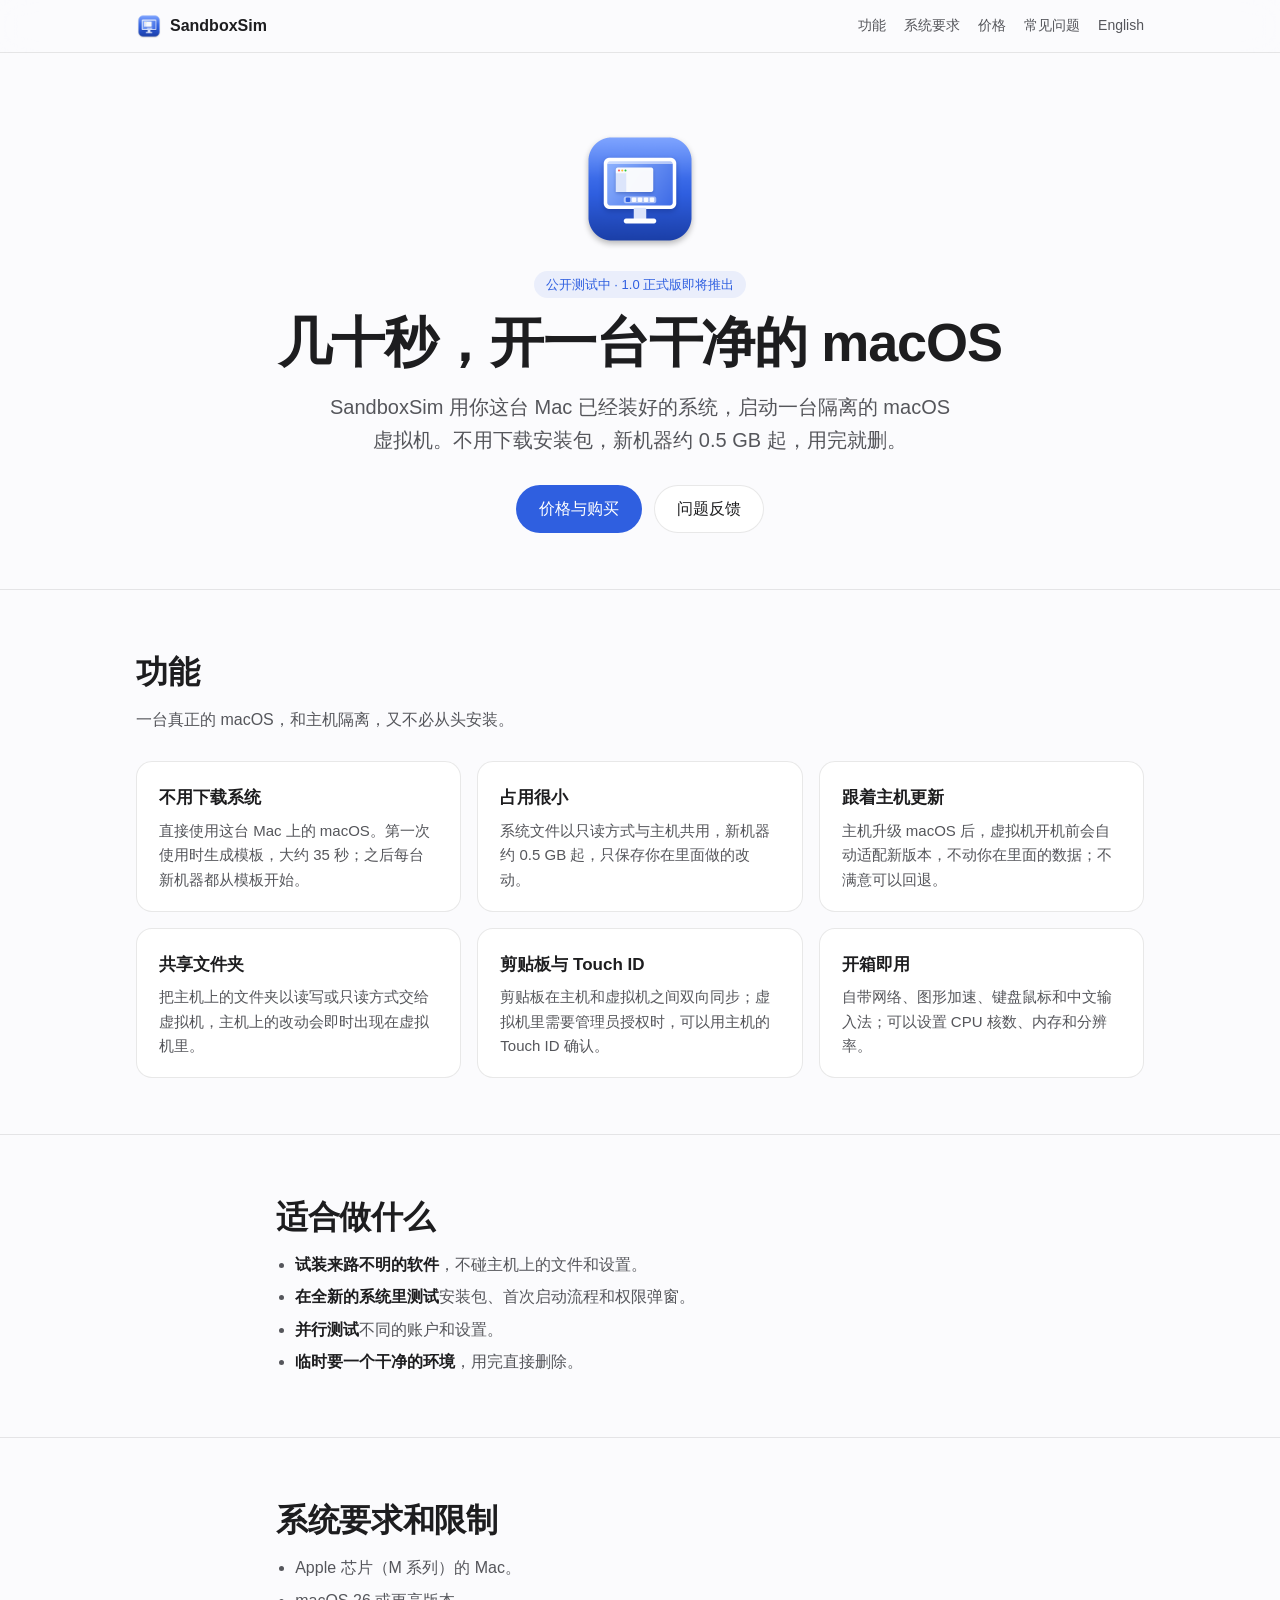
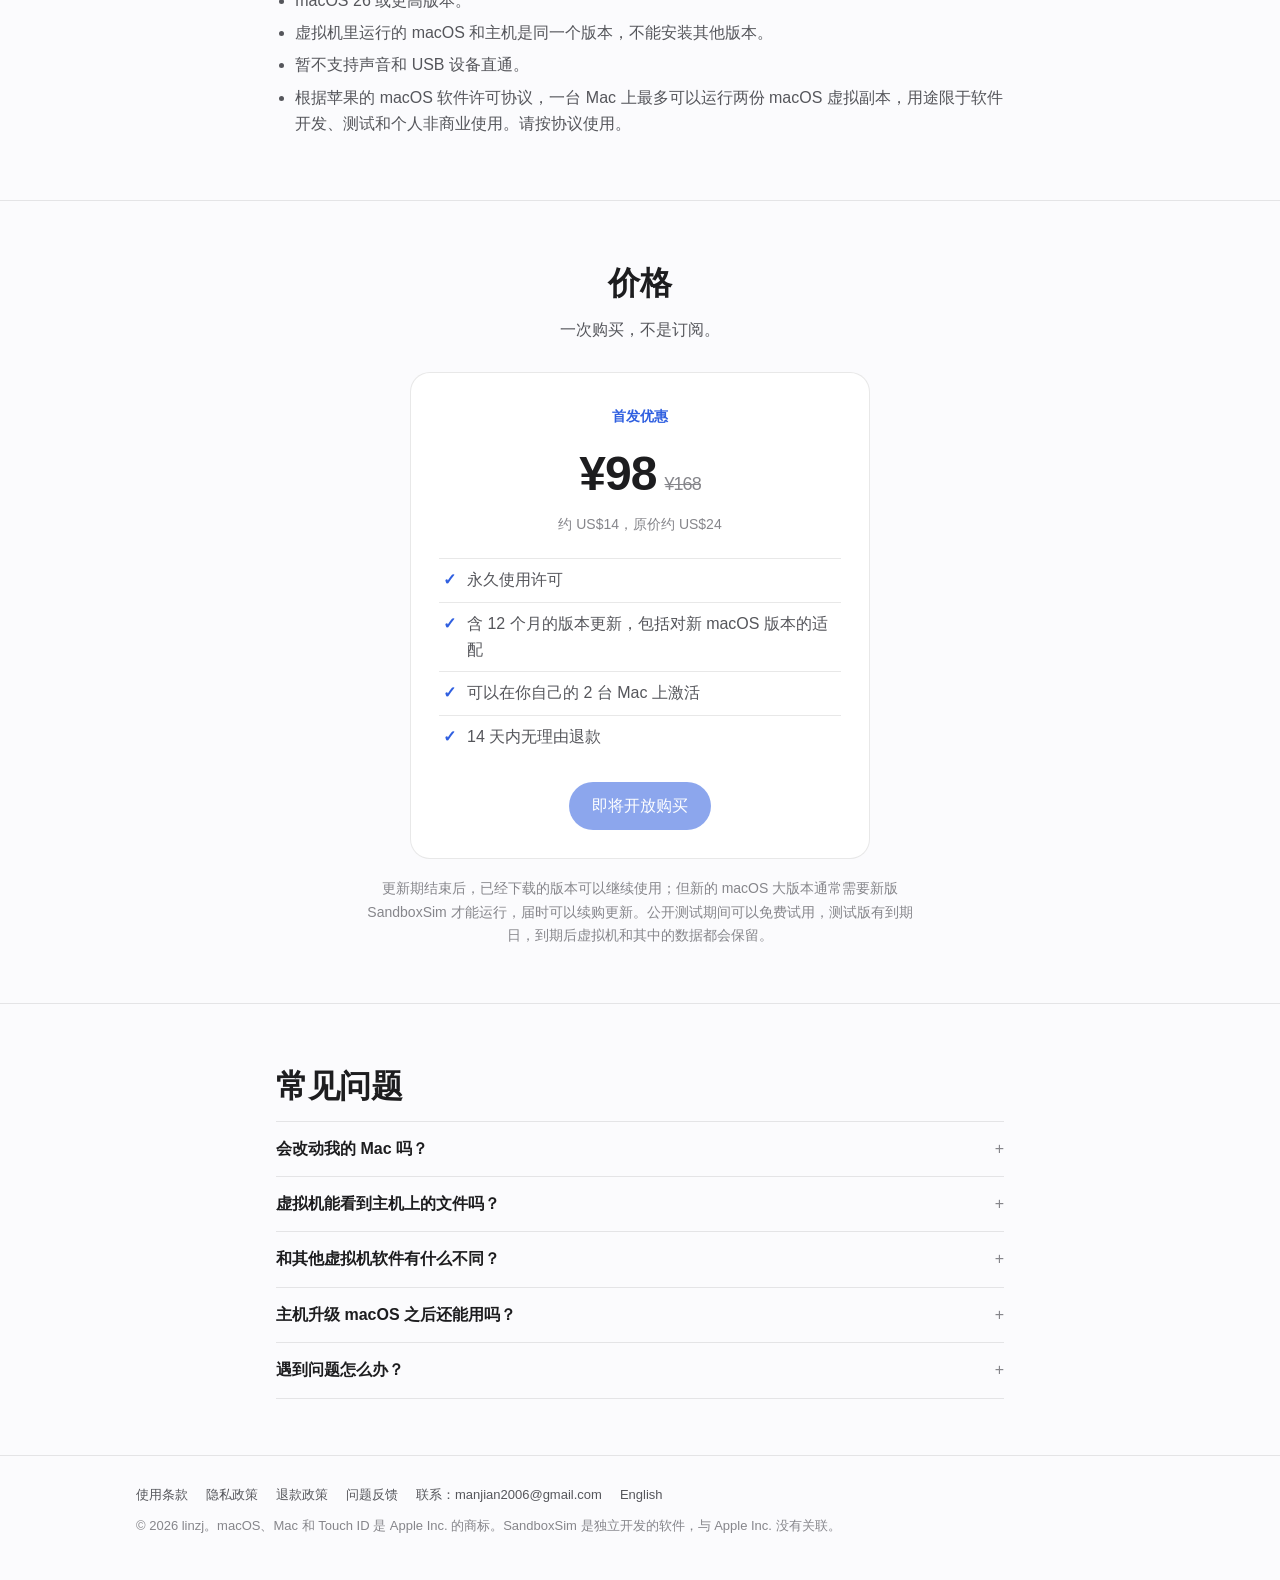
==== index.html @ d122325a "Give a support email, and name Creem as the reseller" ====
<!doctype html>
<html lang="zh-Hans">
<head>
<meta charset="utf-8">
<meta name="viewport" content="width=device-width, initial-scale=1">
<title>SandboxSim：几十秒开一台干净的 macOS</title>
<meta name="description" content="SandboxSim 用你这台 Mac 已经装好的系统，启动一台隔离的 macOS 虚拟机。不用下载安装包，新机器约 0.5 GB 起，用完就删。">
<link rel="icon" href="favicon.png">
<link rel="alternate" hreflang="en" href="en/">
<link rel="stylesheet" href="style.css">
</head>
<body>
<header class="bar">
  <div class="wrap">
    <a class="brand" href="./"><img src="icon.png" alt="">SandboxSim</a>
    <nav>
      <a class="opt" href="#features">功能</a>
      <a class="opt" href="#requirements">系统要求</a>
      <a href="#pricing">价格</a>
      <a class="opt" href="#faq">常见问题</a>
      <a href="en/" lang="en">English</a>
    </nav>
  </div>
</header>

<main>
<section class="hero wrap">
  <img src="icon.png" alt="SandboxSim 图标">
  <div class="badge">公开测试中 · 1.0 正式版即将推出</div>
  <h1>几十秒，开一台干净的 macOS</h1>
  <p class="lead">SandboxSim 用你这台 Mac 已经装好的系统，启动一台隔离的 macOS 虚拟机。不用下载安装包，新机器约 0.5 GB 起，用完就删。</p>
  <div class="actions">
    <a class="btn primary" href="#pricing">价格与购买</a>
    <a class="btn ghost" href="https://github.com/linzj/sandboxsim-site/issues">问题反馈</a>
  </div>
</section>

<section class="block" id="features">
  <div class="wrap">
    <h2>功能</h2>
    <p class="sub">一台真正的 macOS，和主机隔离，又不必从头安装。</p>
    <div class="grid">
      <div class="card"><h3>不用下载系统</h3><p>直接使用这台 Mac 上的 macOS。第一次使用时生成模板，大约 35 秒；之后每台新机器都从模板开始。</p></div>
      <div class="card"><h3>占用很小</h3><p>系统文件以只读方式与主机共用，新机器约 0.5 GB 起，只保存你在里面做的改动。</p></div>
      <div class="card"><h3>跟着主机更新</h3><p>主机升级 macOS 后，虚拟机开机前会自动适配新版本，不动你在里面的数据；不满意可以回退。</p></div>
      <div class="card"><h3>共享文件夹</h3><p>把主机上的文件夹以读写或只读方式交给虚拟机，主机上的改动会即时出现在虚拟机里。</p></div>
      <div class="card"><h3>剪贴板与 Touch ID</h3><p>剪贴板在主机和虚拟机之间双向同步；虚拟机里需要管理员授权时，可以用主机的 Touch ID 确认。</p></div>
      <div class="card"><h3>开箱即用</h3><p>自带网络、图形加速、键盘鼠标和中文输入法；可以设置 CPU 核数、内存和分辨率。</p></div>
    </div>
  </div>
</section>

<section class="block" id="uses">
  <div class="wrap narrow">
    <h2>适合做什么</h2>
    <ul class="list">
      <li><strong>试装来路不明的软件</strong>，不碰主机上的文件和设置。</li>
      <li><strong>在全新的系统里测试</strong>安装包、首次启动流程和权限弹窗。</li>
      <li><strong>并行测试</strong>不同的账户和设置。</li>
      <li><strong>临时要一个干净的环境</strong>，用完直接删除。</li>
    </ul>
  </div>
</section>

<section class="block" id="requirements">
  <div class="wrap narrow">
    <h2>系统要求和限制</h2>
    <ul class="list">
      <li>Apple 芯片（M 系列）的 Mac。</li>
      <li>macOS 26 或更高版本。</li>
      <li>虚拟机里运行的 macOS 和主机是同一个版本，不能安装其他版本。</li>
      <li>暂不支持声音和 USB 设备直通。</li>
      <li>根据苹果的 macOS 软件许可协议，一台 Mac 上最多可以运行两份 macOS 虚拟副本，用途限于软件开发、测试和个人非商业使用。请按协议使用。</li>
    </ul>
  </div>
</section>

<section class="block" id="pricing">
  <div class="wrap">
    <h2 style="text-align:center">价格</h2>
    <p class="sub" style="text-align:center">一次购买，不是订阅。</p>
    <div class="price">
      <div class="tag">首发优惠</div>
      <p class="amount">¥98<small>¥168</small></p>
      <p class="usd">约 US$14，原价约 US$24</p>
      <ul>
        <li>永久使用许可</li>
        <li>含 12 个月的版本更新，包括对新 macOS 版本的适配</li>
        <li>可以在你自己的 2 台 Mac 上激活</li>
        <li>14 天内无理由退款</li>
      </ul>
      <a class="btn primary" aria-disabled="true">即将开放购买</a>
    </div>
    <p class="fine">更新期结束后，已经下载的版本可以继续使用；但新的 macOS 大版本通常需要新版 SandboxSim 才能运行，届时可以续购更新。公开测试期间可以免费试用，测试版有到期日，到期后虚拟机和其中的数据都会保留。</p>
  </div>
</section>

<section class="block" id="faq">
  <div class="wrap narrow">
    <h2>常见问题</h2>
    <details>
      <summary>会改动我的 Mac 吗？</summary>
      <p>不会。SandboxSim 不修改主机上的系统，也不需要管理员密码。虚拟机的文件都存放在 ~/Library/Application Support/SandboxSim 里，删除虚拟机就会一并删掉。</p>
    </details>
    <details>
      <summary>虚拟机能看到主机上的文件吗？</summary>
      <p>看不到，除非你在虚拟机的设置里共享了某个文件夹。共享时可以选择只读。</p>
    </details>
    <details>
      <summary>和其他虚拟机软件有什么不同？</summary>
      <p>通常的 macOS 虚拟机要先下载十几 GB 的安装包，再安装一份完整的系统，每台占几十 GB。SandboxSim 直接复用主机的系统，几十秒开出一台，占用很小，适合频繁新建和丢弃。代价是只能运行和主机相同版本的 macOS。</p>
    </details>
    <details>
      <summary>主机升级 macOS 之后还能用吗？</summary>
      <p>能。新版本第一次开机前，SandboxSim 会自动适配，过程中不会动你在虚拟机里的数据；不满意可以在设置里回退。升级到新的 macOS 大版本时，可能需要先更新 SandboxSim。</p>
    </details>
    <details>
      <summary>遇到问题怎么办？</summary>
      <p>在 App 里导出诊断报告，然后<a href="https://github.com/linzj/sandboxsim-site/issues">在 GitHub 上提交 issue</a>，或者写信到 <a href="mailto:manjian2006@gmail.com">manjian2006@gmail.com</a>，附上报告和你的 Mac 型号、macOS 版本。诊断报告只在你导出时生成，由你决定是否发送。订单和退款问题请写信，不要贴在公开的 issue 里。</p>
    </details>
  </div>
</section>
</main>

<footer>
  <div class="wrap">
    <div class="links">
      <a href="terms.html">使用条款</a>
      <a href="privacy.html">隐私政策</a>
      <a href="refund.html">退款政策</a>
      <a href="https://github.com/linzj/sandboxsim-site/issues">问题反馈</a>
      <a href="mailto:manjian2006@gmail.com">联系：manjian2006@gmail.com</a>
      <a href="en/" lang="en">English</a>
    </div>
    <p>© 2026 linzj。macOS、Mac 和 Touch ID 是 Apple Inc. 的商标。SandboxSim 是独立开发的软件，与 Apple Inc. 没有关联。</p>
  </div>
</footer>
</body>
</html>
---- style.css ----
:root {
  --brand: #2f5fe0;
  --brand-ink: #ffffff;
  --bg: #fbfbfd;
  --surface: #ffffff;
  --ink: #1d1d1f;
  --ink-2: #55565b;
  --ink-3: #86868b;
  --rule: rgba(0, 0, 0, 0.09);
  --tint: rgba(47, 95, 224, 0.08);
  color-scheme: light;
}
@media (prefers-color-scheme: dark) {
  :root {
    --brand: #6c8fff;
    --brand-ink: #0b1430;
    --bg: #101114;
    --surface: #1a1b1f;
    --ink: #f2f2f5;
    --ink-2: #b4b5bb;
    --ink-3: #85868c;
    --rule: rgba(255, 255, 255, 0.1);
    --tint: rgba(108, 143, 255, 0.12);
    color-scheme: dark;
  }
}

* { box-sizing: border-box; }
html { -webkit-text-size-adjust: 100%; }
body {
  margin: 0;
  background: var(--bg);
  color: var(--ink);
  font: 16px/1.65 -apple-system, BlinkMacSystemFont, "SF Pro Text", "PingFang SC", "Hiragino Sans GB", "Noto Sans SC", "Segoe UI", sans-serif;
}
a { color: var(--brand); text-decoration: none; }
a:hover { text-decoration: underline; }
.wrap { max-width: 1040px; margin: 0 auto; padding: 0 16px; }
.narrow { max-width: 760px; }

/* Top bar */
.bar { position: sticky; top: 0; z-index: 10; background: color-mix(in srgb, var(--bg) 82%, transparent); backdrop-filter: saturate(180%) blur(16px); -webkit-backdrop-filter: saturate(180%) blur(16px); border-bottom: 1px solid var(--rule); }
.bar .wrap { display: flex; align-items: center; gap: 20px; height: 52px; }
.brand { display: flex; align-items: center; gap: 8px; color: var(--ink); font-weight: 600; }
.brand img { width: 26px; height: 26px; }
.bar nav { margin-left: auto; display: flex; gap: 18px; font-size: 14px; }
.bar nav a { color: var(--ink-2); }
@media (max-width: 560px) { .bar nav .opt { display: none; } }

/* Hero */
.hero { text-align: center; padding: 72px 0 56px; }
.hero img { display: block; width: 128px; height: 128px; margin: 0 auto; }
.badge { display: inline-block; margin: 18px 0 0; padding: 3px 12px; border-radius: 999px; background: var(--tint); color: var(--brand); font-size: 13px; font-weight: 500; }
.hero h1 { margin: 14px 0 0; font-size: clamp(32px, 6vw, 54px); line-height: 1.12; letter-spacing: -0.02em; }
.lead { max-width: 640px; margin: 18px auto 0; font-size: clamp(17px, 2.2vw, 20px); color: var(--ink-2); }
.actions { display: flex; justify-content: center; gap: 12px; flex-wrap: wrap; margin-top: 28px; }
.btn { display: inline-block; padding: 10px 22px; border-radius: 999px; font-size: 16px; font-weight: 500; border: 1px solid transparent; }
.btn:hover { text-decoration: none; }
.btn.primary { background: var(--brand); color: var(--brand-ink); }
.btn.ghost { border-color: var(--rule); color: var(--ink); background: var(--surface); }
.btn[aria-disabled="true"] { opacity: 0.55; cursor: default; }

/* Sections */
section.block { padding: 56px 0; border-top: 1px solid var(--rule); }
section.block h2 { margin: 0 0 8px; font-size: clamp(24px, 3.6vw, 32px); letter-spacing: -0.01em; }
.sub { margin: 0 0 28px; color: var(--ink-2); }
.grid { display: grid; grid-template-columns: repeat(auto-fit, minmax(min(280px, 100%), 1fr)); gap: 16px; }
.card { background: var(--surface); border: 1px solid var(--rule); border-radius: 16px; padding: 22px 22px 18px; }
.card h3 { margin: 0 0 6px; font-size: 17px; }
.card p { margin: 0; color: var(--ink-2); font-size: 15px; }
.list { margin: 0; padding-left: 1.2em; color: var(--ink-2); }
.list li { margin: 6px 0; }
.list strong { color: var(--ink); font-weight: 600; }

/* Pricing */
.price { max-width: 460px; margin: 0 auto; text-align: center; background: var(--surface); border: 1px solid var(--rule); border-radius: 20px; padding: 32px 28px 28px; }
.price .tag { color: var(--brand); font-weight: 600; font-size: 14px; }
.price .amount { margin: 6px 0 0; font-size: 48px; font-weight: 700; letter-spacing: -0.02em; }
.price .amount small { font-size: 18px; font-weight: 500; color: var(--ink-3); text-decoration: line-through; margin-left: 8px; }
.price .usd { margin: 0; color: var(--ink-3); font-size: 14px; }
.price ul { text-align: left; margin: 22px 0 24px; padding: 0; list-style: none; }
.price li { padding: 8px 0 8px 28px; border-top: 1px solid var(--rule); position: relative; color: var(--ink-2); }
.price li::before { content: "✓"; position: absolute; left: 4px; color: var(--brand); font-weight: 700; }
.fine { max-width: 560px; margin: 18px auto 0; text-align: center; font-size: 14px; color: var(--ink-3); }

/* FAQ */
details { border-bottom: 1px solid var(--rule); padding: 14px 0; }
details:first-of-type { border-top: 1px solid var(--rule); }
summary { cursor: pointer; font-weight: 600; list-style: none; }
summary::-webkit-details-marker { display: none; }
summary::after { content: "+"; float: right; color: var(--ink-3); font-weight: 400; }
details[open] summary::after { content: "−"; }
details p { margin: 10px 0 0; color: var(--ink-2); }

/* Legal pages */
.doc { padding-top: 48px; padding-bottom: 64px; }
.doc h1 { font-size: clamp(28px, 4.4vw, 38px); margin: 0 0 4px; letter-spacing: -0.01em; }
.doc .meta { color: var(--ink-3); font-size: 14px; margin: 0 0 8px; }
.doc .switch { font-size: 14px; margin: 0 0 32px; }
.doc h2 { font-size: 20px; margin: 32px 0 8px; }
.doc p, .doc li { color: var(--ink-2); }
.doc .lang + .lang { margin-top: 64px; padding-top: 32px; border-top: 1px solid var(--rule); }

/* Footer */
footer { border-top: 1px solid var(--rule); padding: 28px 0 40px; font-size: 13px; color: var(--ink-3); }
footer .links { display: flex; flex-wrap: wrap; gap: 8px 18px; margin-bottom: 10px; }
footer .links a { color: var(--ink-2); }
footer p { margin: 4px 0; }
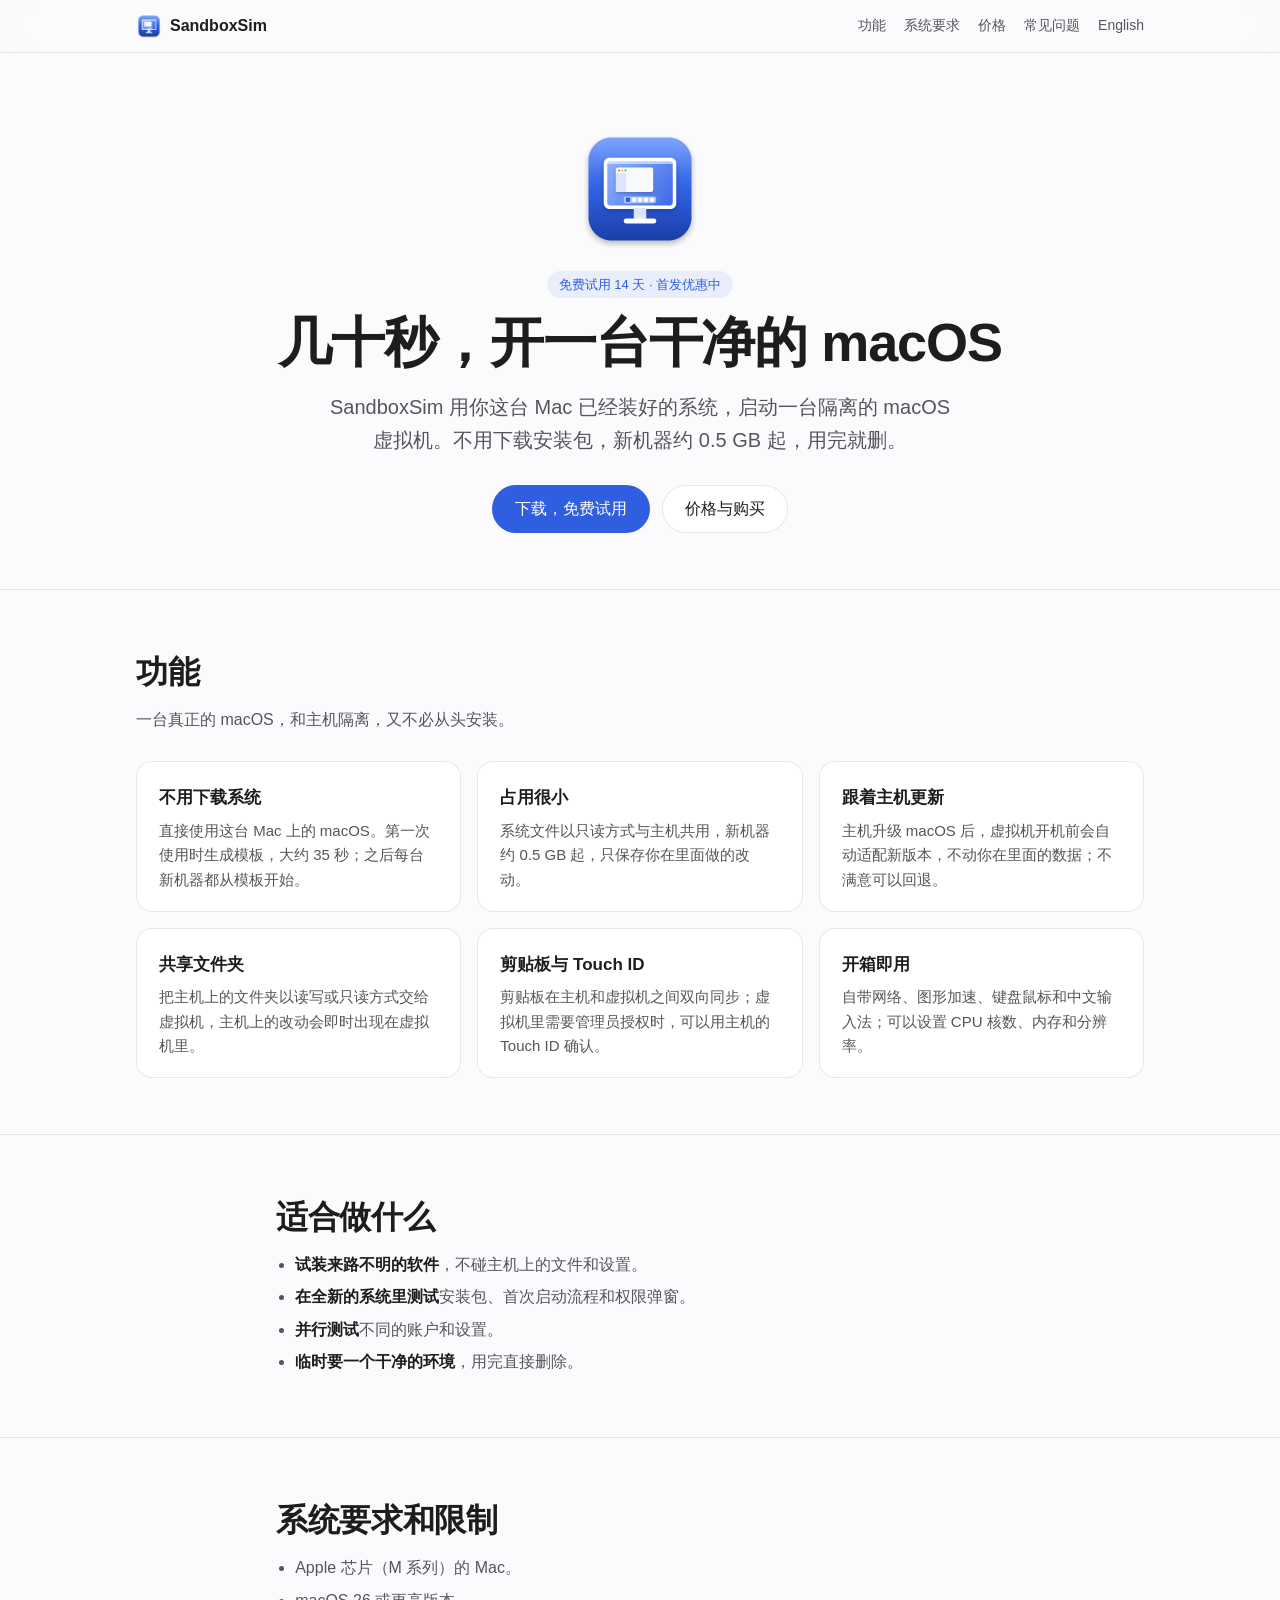
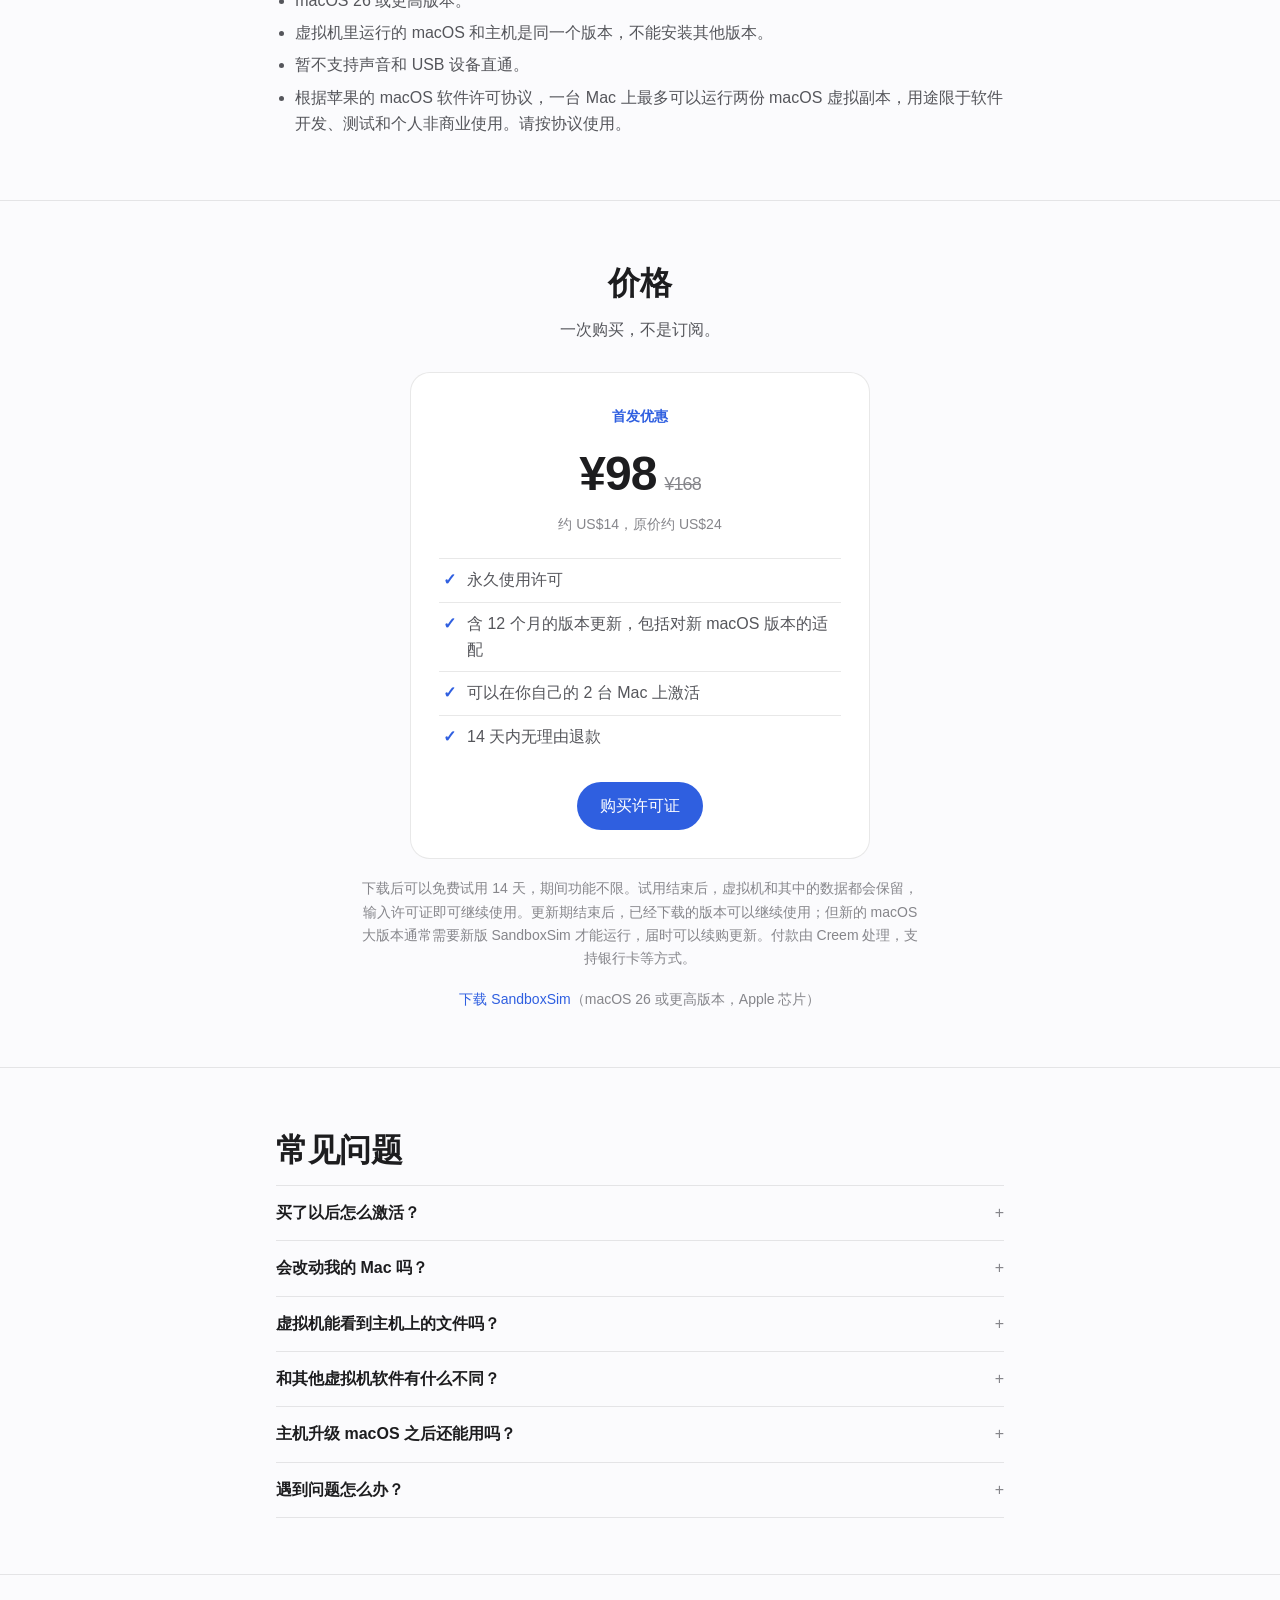
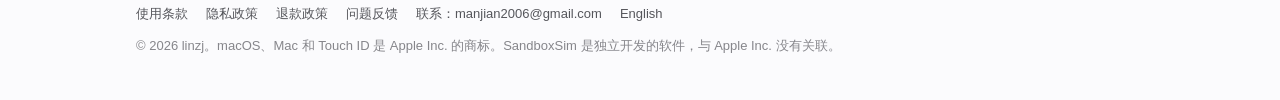
==== commit d7f859c6: "Offer the download and the purchase: a 14-day trial, then a licence from Creem" ====
--- a/index.html
+++ b/index.html
@@ -26,12 +26,12 @@
 <main>
 <section class="hero wrap">
   <img src="icon.png" alt="SandboxSim 图标">
-  <div class="badge">公开测试中 · 1.0 正式版即将推出</div>
+  <div class="badge">免费试用 14 天 · 首发优惠中</div>
   <h1>几十秒，开一台干净的 macOS</h1>
   <p class="lead">SandboxSim 用你这台 Mac 已经装好的系统，启动一台隔离的 macOS 虚拟机。不用下载安装包，新机器约 0.5 GB 起，用完就删。</p>
   <div class="actions">
-    <a class="btn primary" href="#pricing">价格与购买</a>
-    <a class="btn ghost" href="https://github.com/linzj/sandboxsim-site/issues">问题反馈</a>
+    <a class="btn primary" href="https://github.com/linzj/sandboxsim-site/releases/latest/download/SandboxSim.dmg">下载，免费试用</a>
+    <a class="btn ghost" href="#pricing">价格与购买</a>
   </div>
 </section>
 
@@ -89,15 +89,20 @@
         <li>可以在你自己的 2 台 Mac 上激活</li>
         <li>14 天内无理由退款</li>
       </ul>
-      <a class="btn primary" aria-disabled="true">即将开放购买</a>
+      <a class="btn primary" href="https://www.creem.io/payment/prod_3l0ROLrQxDB8KigCL8UmXV">购买许可证</a>
     </div>
-    <p class="fine">更新期结束后，已经下载的版本可以继续使用；但新的 macOS 大版本通常需要新版 SandboxSim 才能运行，届时可以续购更新。公开测试期间可以免费试用，测试版有到期日，到期后虚拟机和其中的数据都会保留。</p>
+    <p class="fine">下载后可以免费试用 14 天，期间功能不限。试用结束后，虚拟机和其中的数据都会保留，输入许可证即可继续使用。更新期结束后，已经下载的版本可以继续使用；但新的 macOS 大版本通常需要新版 SandboxSim 才能运行，届时可以续购更新。付款由 Creem 处理，支持银行卡等方式。</p>
+    <p class="fine"><a href="https://github.com/linzj/sandboxsim-site/releases/latest/download/SandboxSim.dmg">下载 SandboxSim</a>（macOS 26 或更高版本，Apple 芯片）</p>
   </div>
 </section>
 
 <section class="block" id="faq">
   <div class="wrap narrow">
     <h2>常见问题</h2>
+    <details>
+      <summary>买了以后怎么激活？</summary>
+      <p>付款后，订单页和确认邮件里都有许可证密钥。在 SandboxSim 里选择“SandboxSim › 许可证…”，粘贴密钥，点“激活”。激活需要联网一次，之后离线也能用；每份许可证可以在你自己的 2 台 Mac 上激活，换电脑时在旧的那台上点“停用这台 Mac”即可。</p>
+    </details>
     <details>
       <summary>会改动我的 Mac 吗？</summary>
       <p>不会。SandboxSim 不修改主机上的系统，也不需要管理员密码。虚拟机的文件都存放在 ~/Library/Application Support/SandboxSim 里，删除虚拟机就会一并删掉。</p>
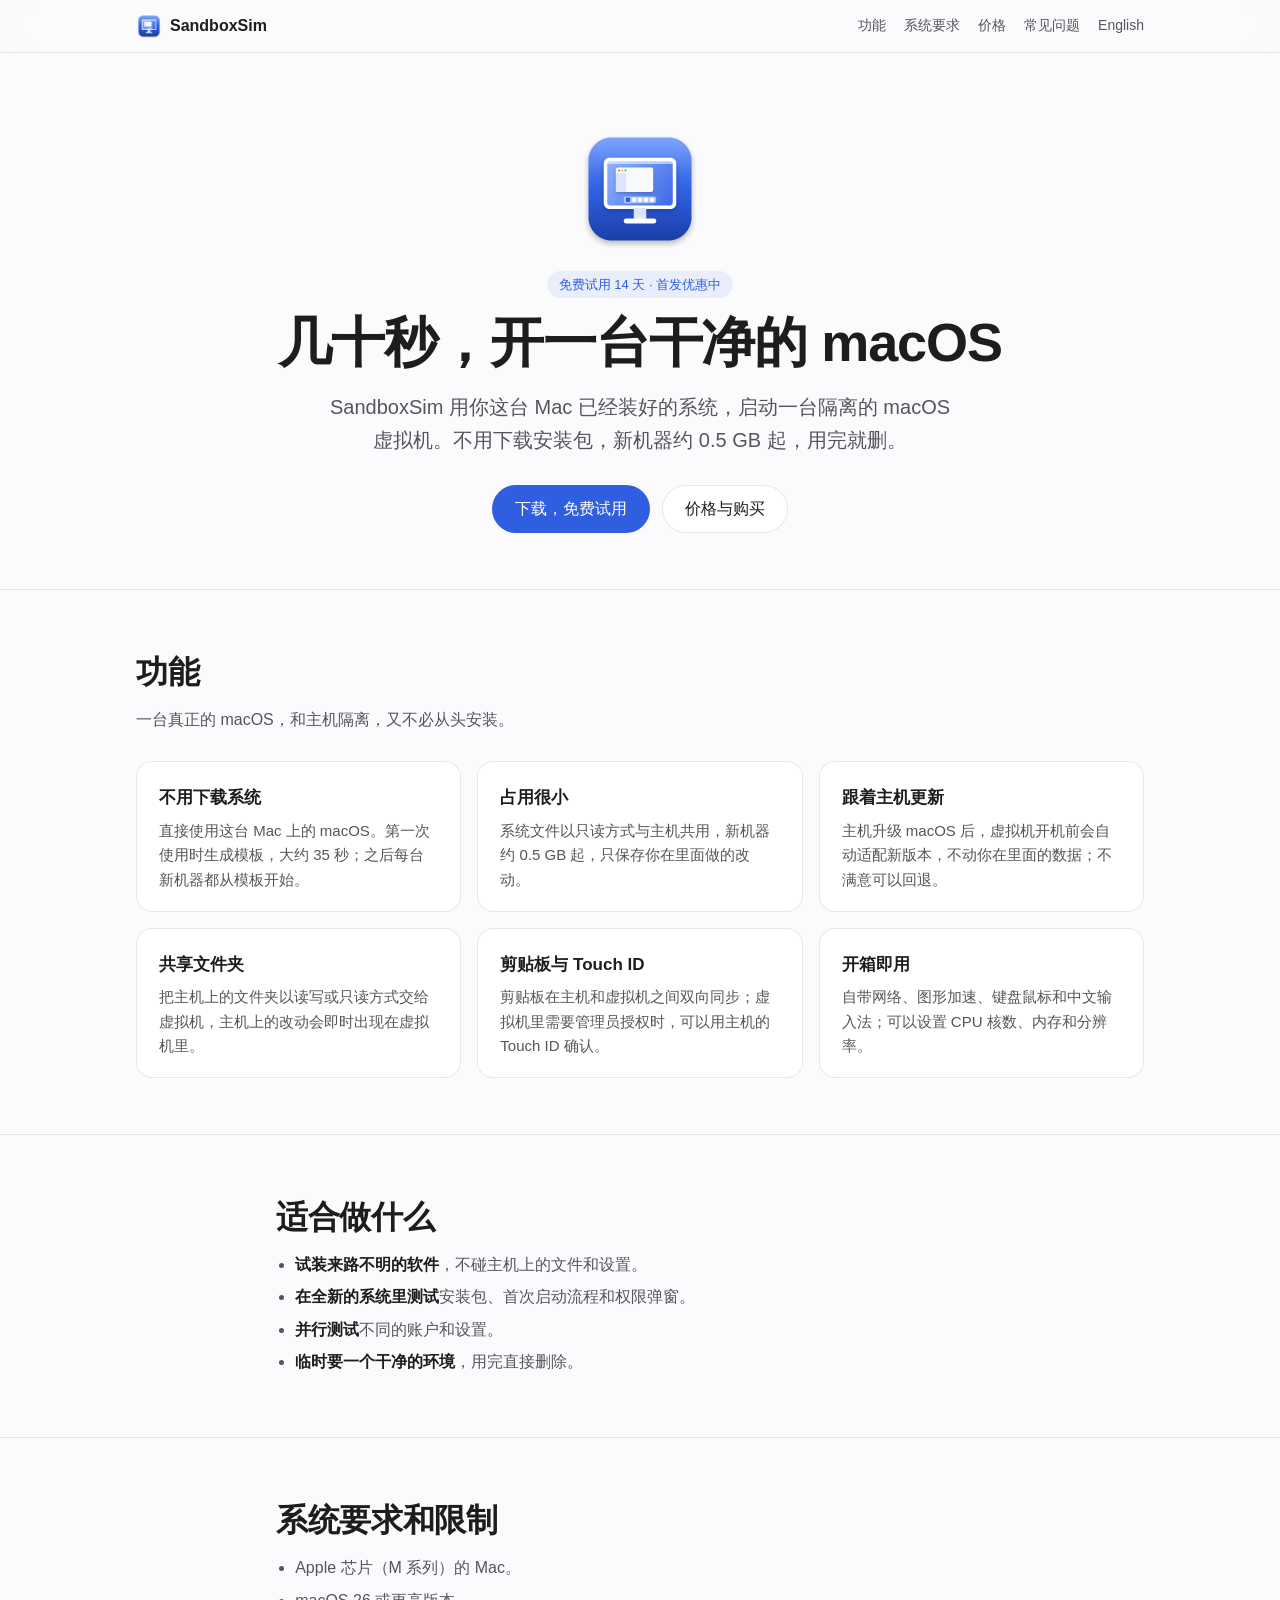
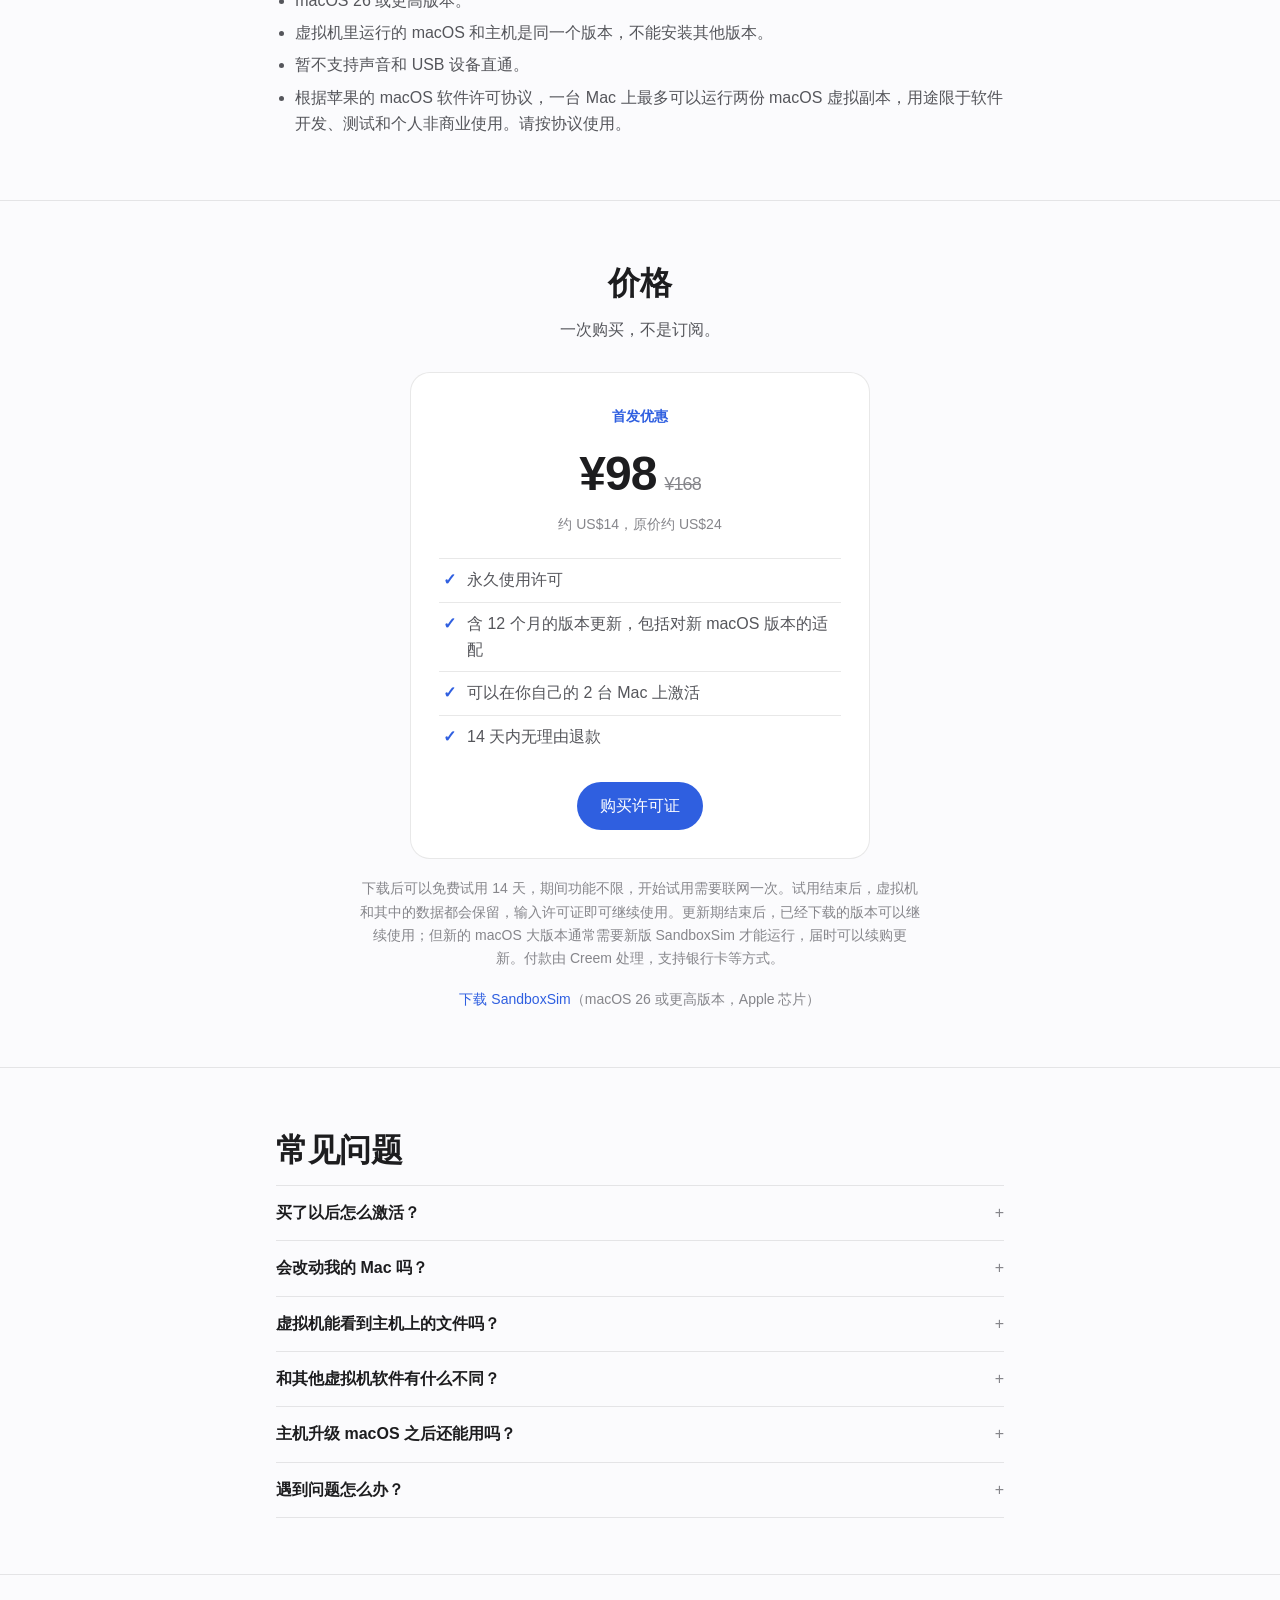
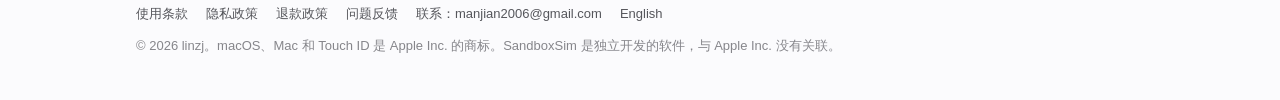
==== commit 6dd82d94: "The trial registers once, and licences are checked daily, offline for up to 7 days" ====
--- a/index.html
+++ b/index.html
@@ -91,7 +91,7 @@
       </ul>
       <a class="btn primary" href="https://www.creem.io/payment/prod_3l0ROLrQxDB8KigCL8UmXV">购买许可证</a>
     </div>
-    <p class="fine">下载后可以免费试用 14 天，期间功能不限。试用结束后，虚拟机和其中的数据都会保留，输入许可证即可继续使用。更新期结束后，已经下载的版本可以继续使用；但新的 macOS 大版本通常需要新版 SandboxSim 才能运行，届时可以续购更新。付款由 Creem 处理，支持银行卡等方式。</p>
+    <p class="fine">下载后可以免费试用 14 天，期间功能不限，开始试用需要联网一次。试用结束后，虚拟机和其中的数据都会保留，输入许可证即可继续使用。更新期结束后，已经下载的版本可以继续使用；但新的 macOS 大版本通常需要新版 SandboxSim 才能运行，届时可以续购更新。付款由 Creem 处理，支持银行卡等方式。</p>
     <p class="fine"><a href="https://github.com/linzj/sandboxsim-site/releases/latest/download/SandboxSim.dmg">下载 SandboxSim</a>（macOS 26 或更高版本，Apple 芯片）</p>
   </div>
 </section>
@@ -101,7 +101,7 @@
     <h2>常见问题</h2>
     <details>
       <summary>买了以后怎么激活？</summary>
-      <p>付款后，订单页和确认邮件里都有许可证密钥。在 SandboxSim 里选择“SandboxSim › 许可证…”，粘贴密钥，点“激活”。激活需要联网一次，之后离线也能用；每份许可证可以在你自己的 2 台 Mac 上激活，换电脑时在旧的那台上点“停用这台 Mac”即可。</p>
+      <p>付款后，订单页和确认邮件里都有许可证密钥。在 SandboxSim 里选择“SandboxSim › 许可证…”，粘贴密钥，点“激活”。激活需要联网，之后每天自动核验一次，离线最多可以用 7 天；每份许可证可以在你自己的 2 台 Mac 上激活，换电脑时在旧的那台上点“停用这台 Mac”即可。</p>
     </details>
     <details>
       <summary>会改动我的 Mac 吗？</summary>
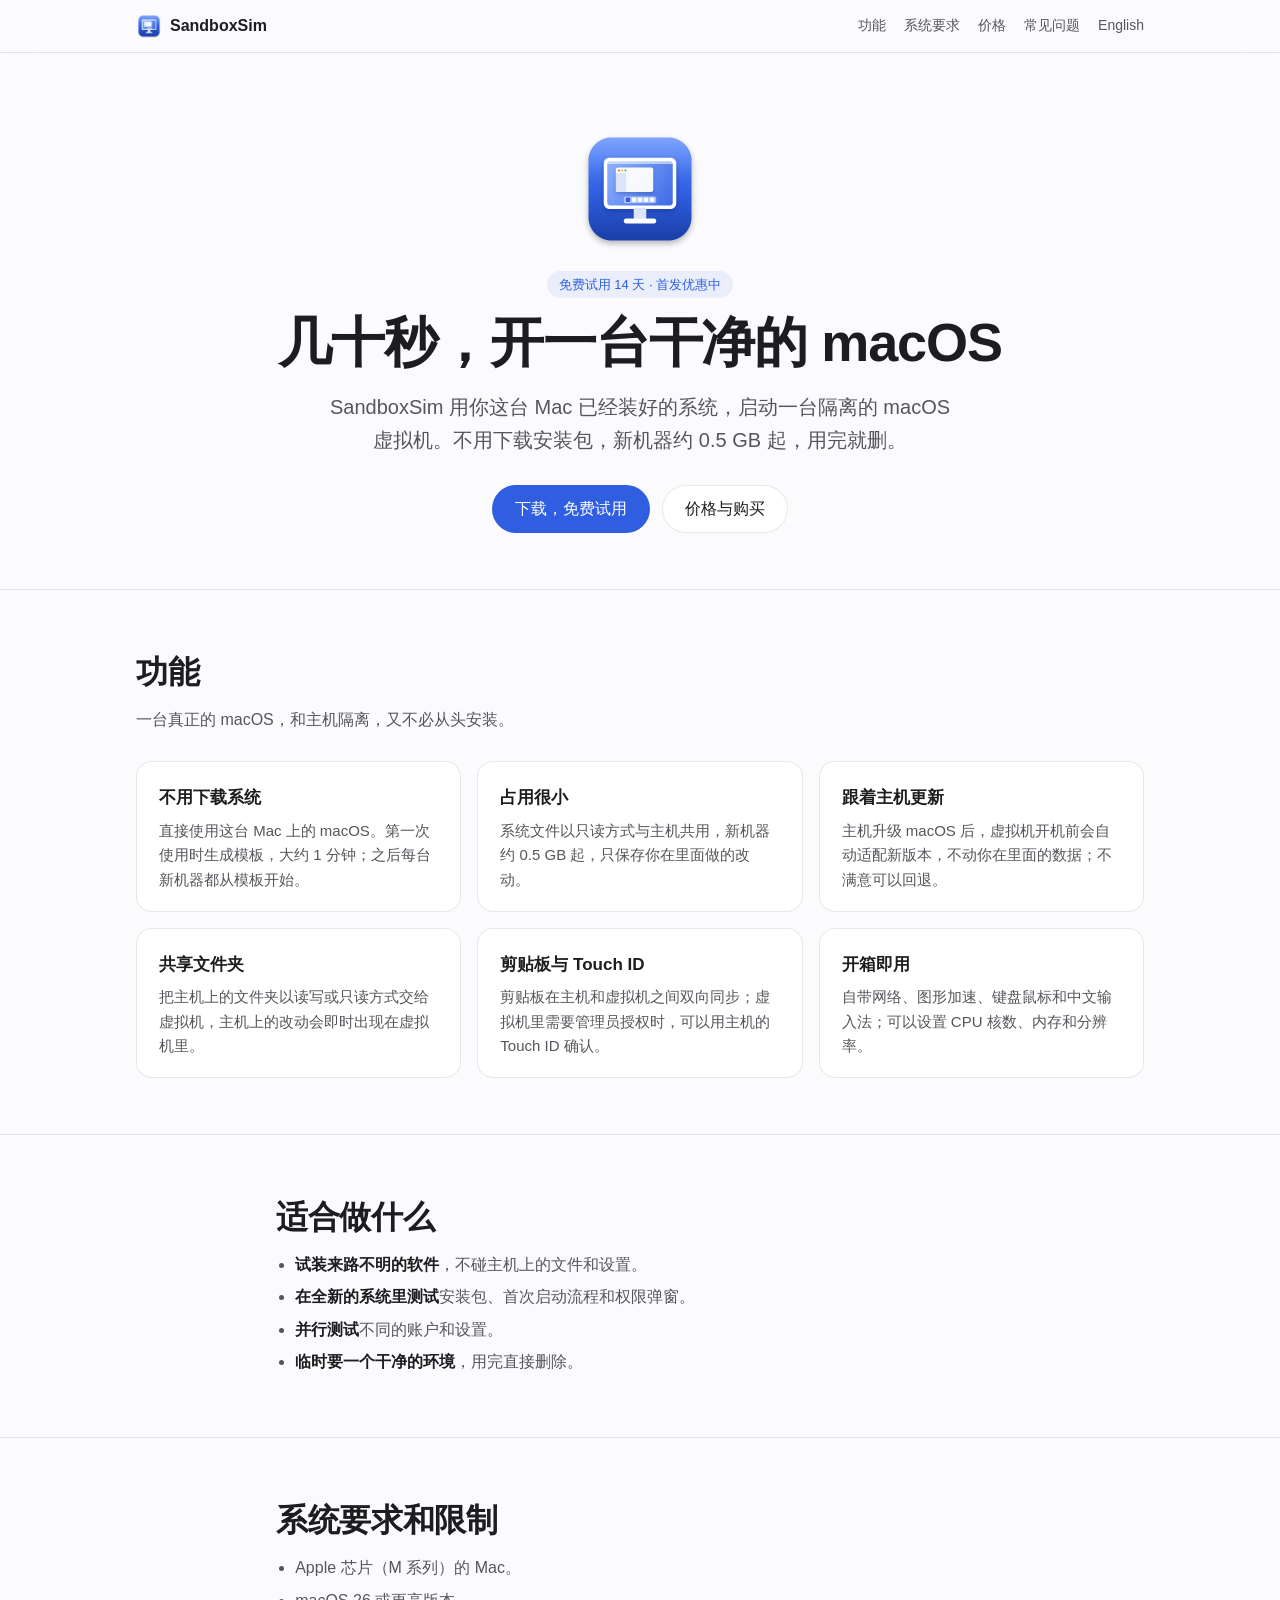
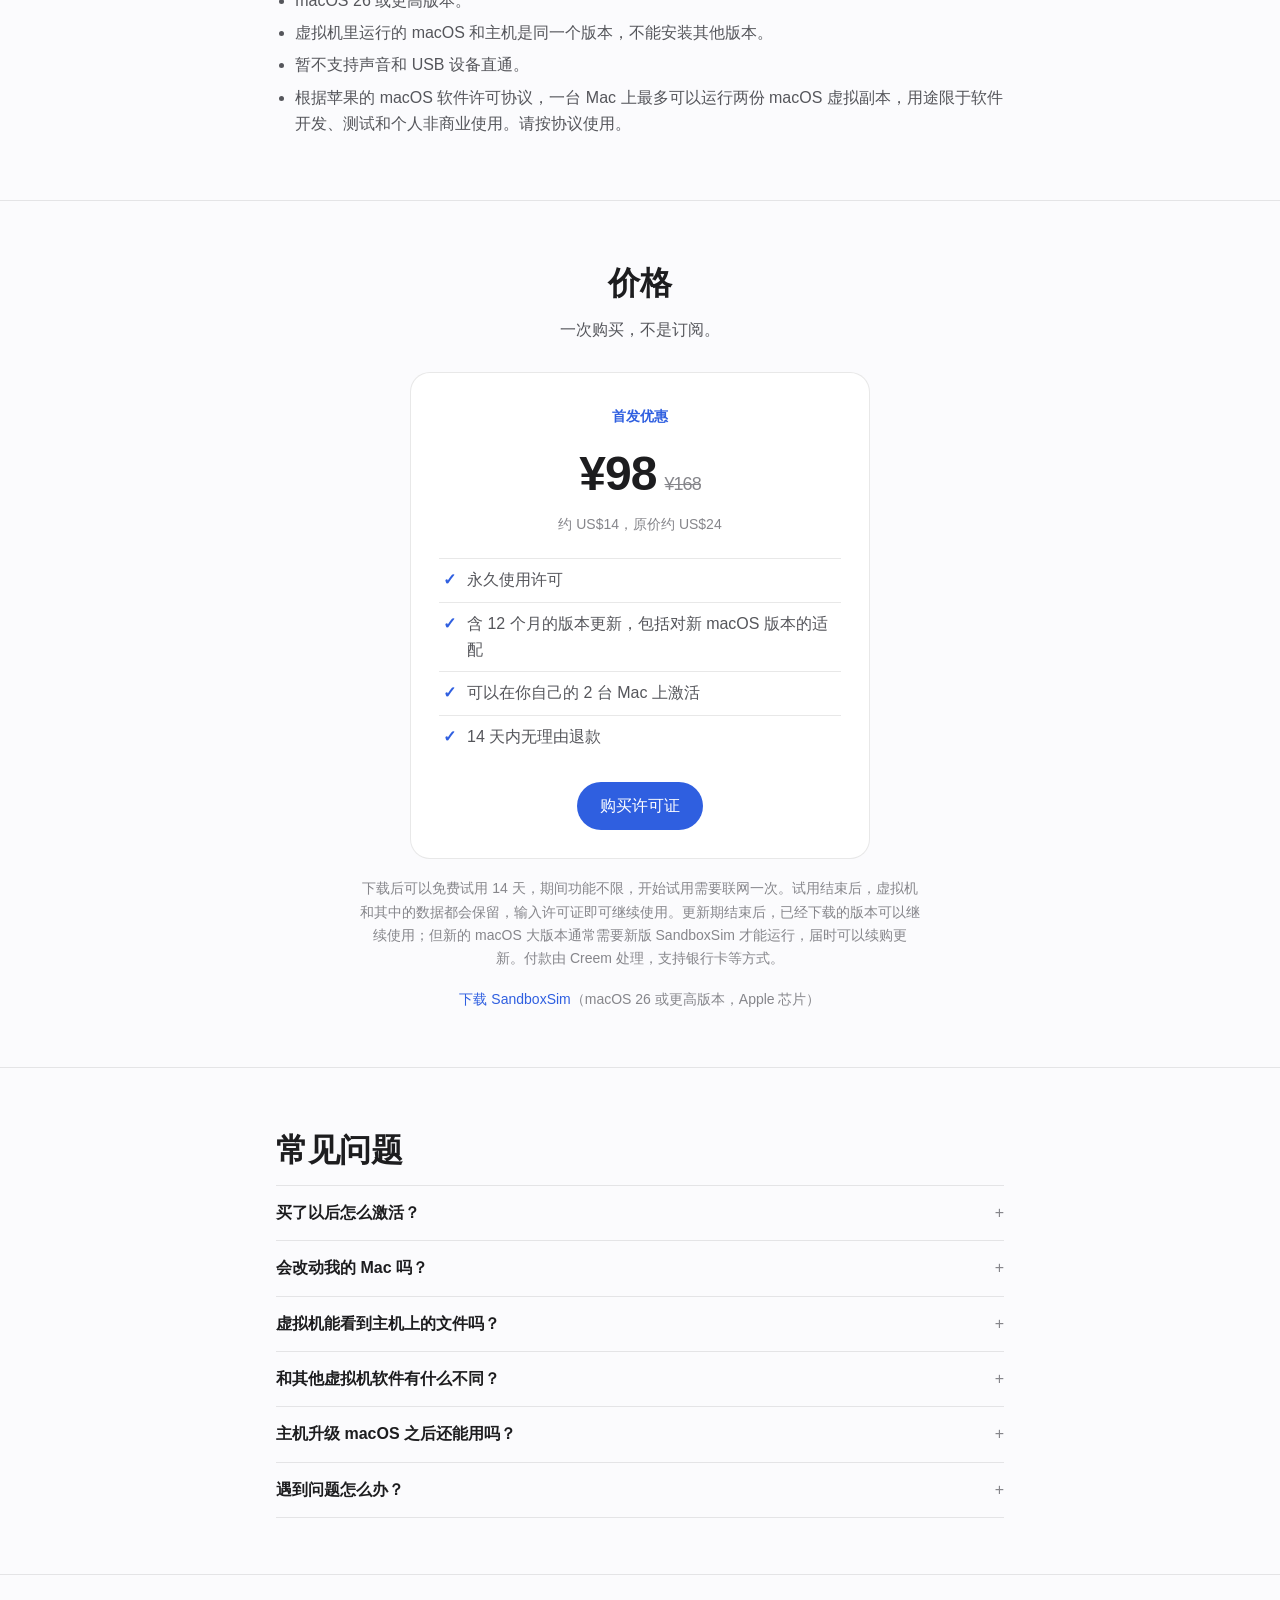
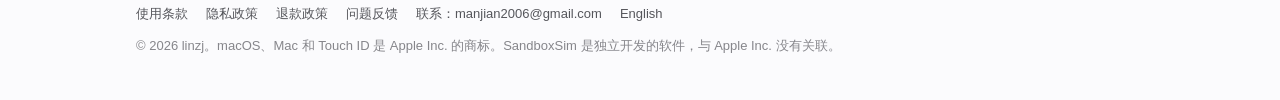
==== commit e79b561c: "The first template takes about a minute now (0.14)" ====
--- a/index.html
+++ b/index.html
@@ -40,7 +40,7 @@
     <h2>功能</h2>
     <p class="sub">一台真正的 macOS，和主机隔离，又不必从头安装。</p>
     <div class="grid">
-      <div class="card"><h3>不用下载系统</h3><p>直接使用这台 Mac 上的 macOS。第一次使用时生成模板，大约 35 秒；之后每台新机器都从模板开始。</p></div>
+      <div class="card"><h3>不用下载系统</h3><p>直接使用这台 Mac 上的 macOS。第一次使用时生成模板，大约 1 分钟；之后每台新机器都从模板开始。</p></div>
       <div class="card"><h3>占用很小</h3><p>系统文件以只读方式与主机共用，新机器约 0.5 GB 起，只保存你在里面做的改动。</p></div>
       <div class="card"><h3>跟着主机更新</h3><p>主机升级 macOS 后，虚拟机开机前会自动适配新版本，不动你在里面的数据；不满意可以回退。</p></div>
       <div class="card"><h3>共享文件夹</h3><p>把主机上的文件夹以读写或只读方式交给虚拟机，主机上的改动会即时出现在虚拟机里。</p></div>
@@ -121,7 +121,7 @@
     </details>
     <details>
       <summary>遇到问题怎么办？</summary>
-      <p>在 App 里导出诊断报告，然后<a href="https://github.com/linzj/sandboxsim-site/issues">在 GitHub 上提交 issue</a>，或者写信到 <a href="mailto:manjian2006@gmail.com">manjian2006@gmail.com</a>，附上报告和你的 Mac 型号、macOS 版本。诊断报告只在你导出时生成，由你决定是否发送。订单和退款问题请写信，不要贴在公开的 issue 里。</p>
+      <p>在 App 里导出诊断报告，然后<a href="https://github.com/linzj/sandboxsim-site/issues">在 GitHub 上提交 issue</a>，附上报告和你的 Mac 型号、macOS 版本。诊断报告只在你导出时生成，由你决定是否发送。订单和退款问题请按<a href="refund.html">退款政策</a>处理，不要贴在公开的 issue 里。</p>
     </details>
   </div>
 </section>
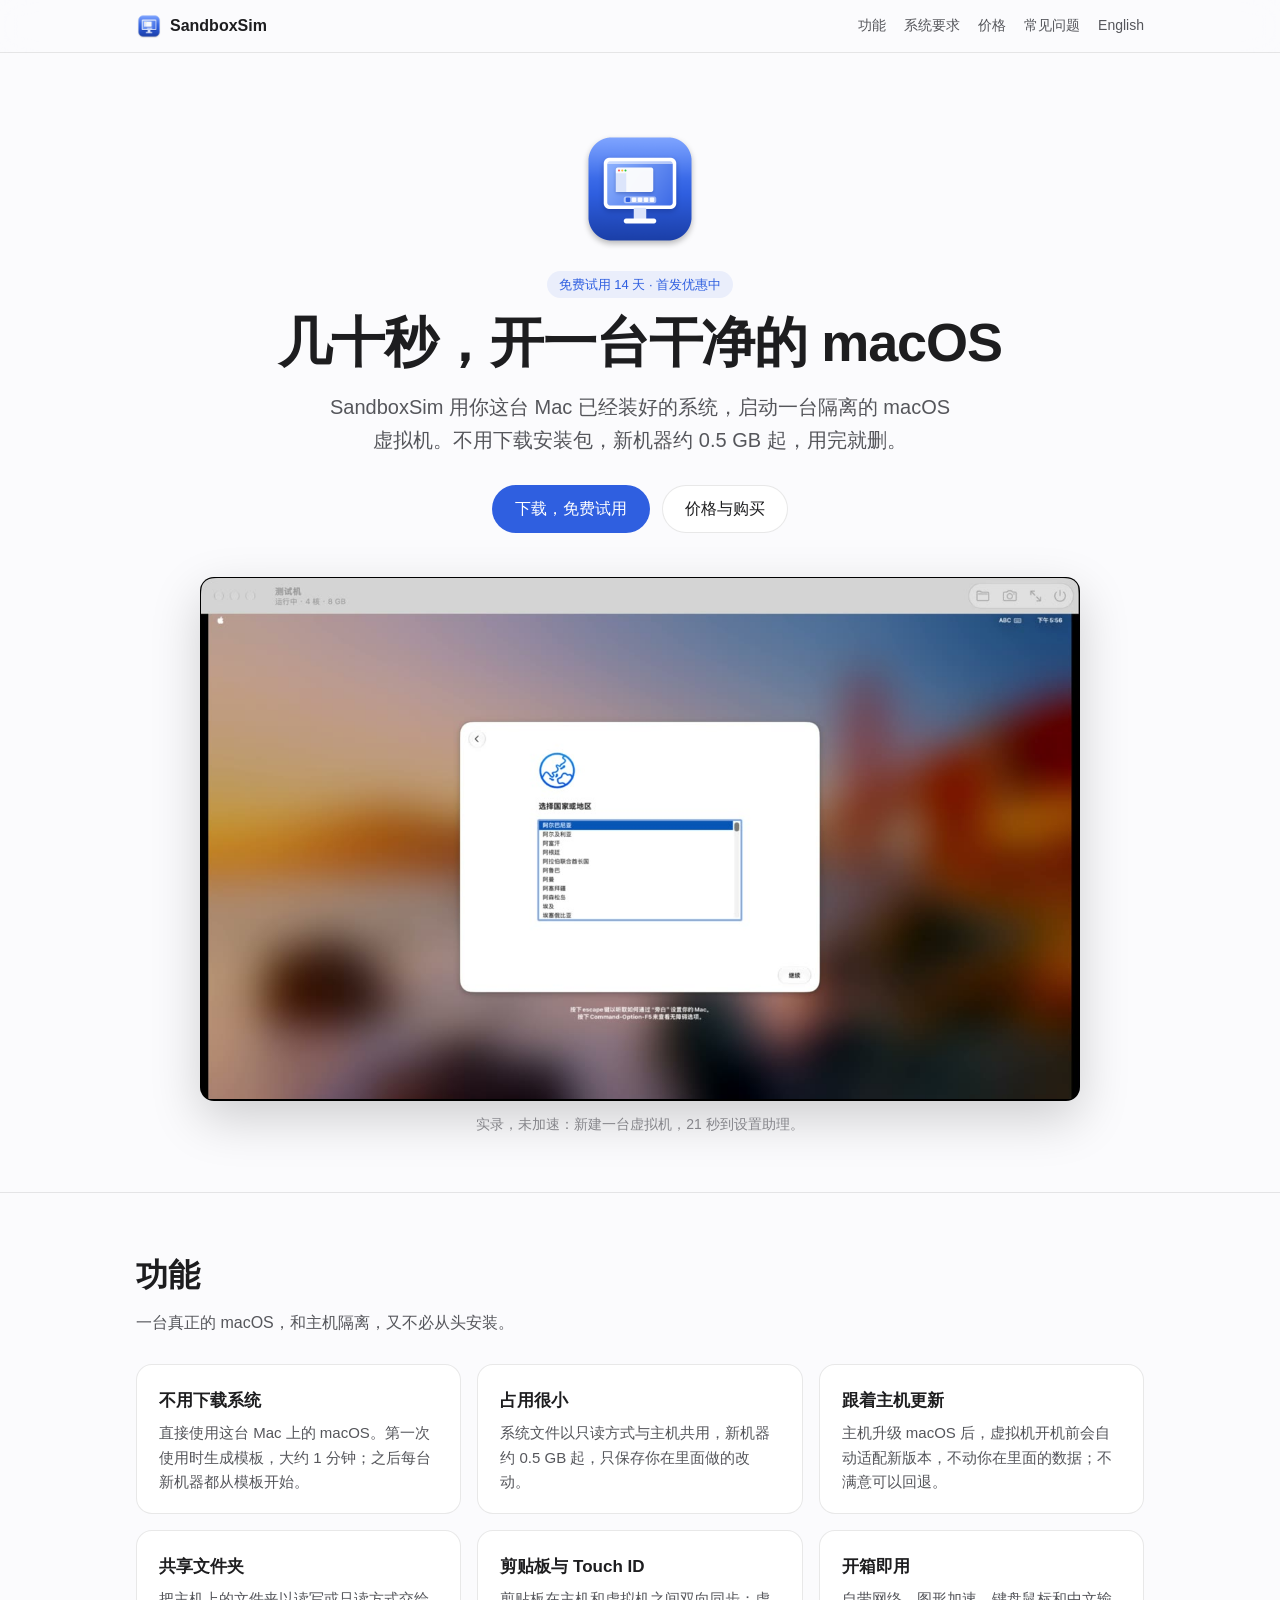
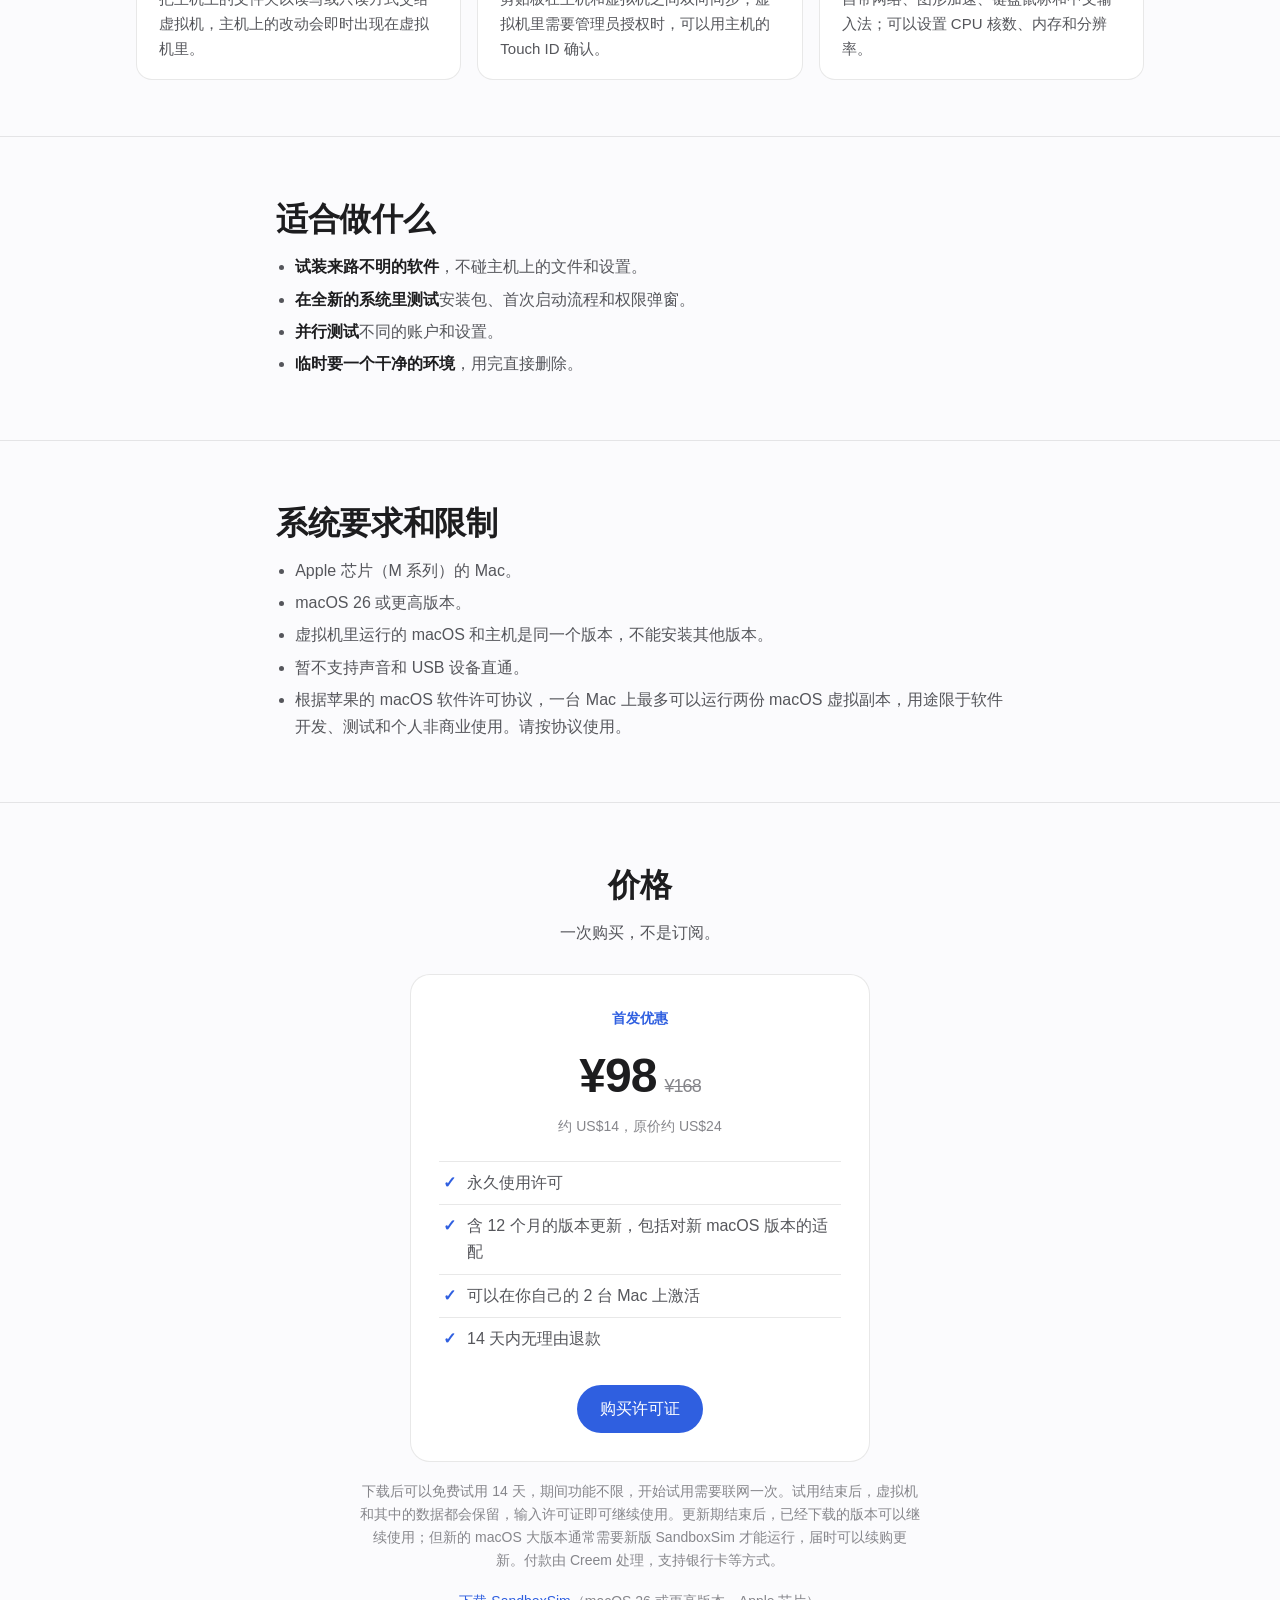
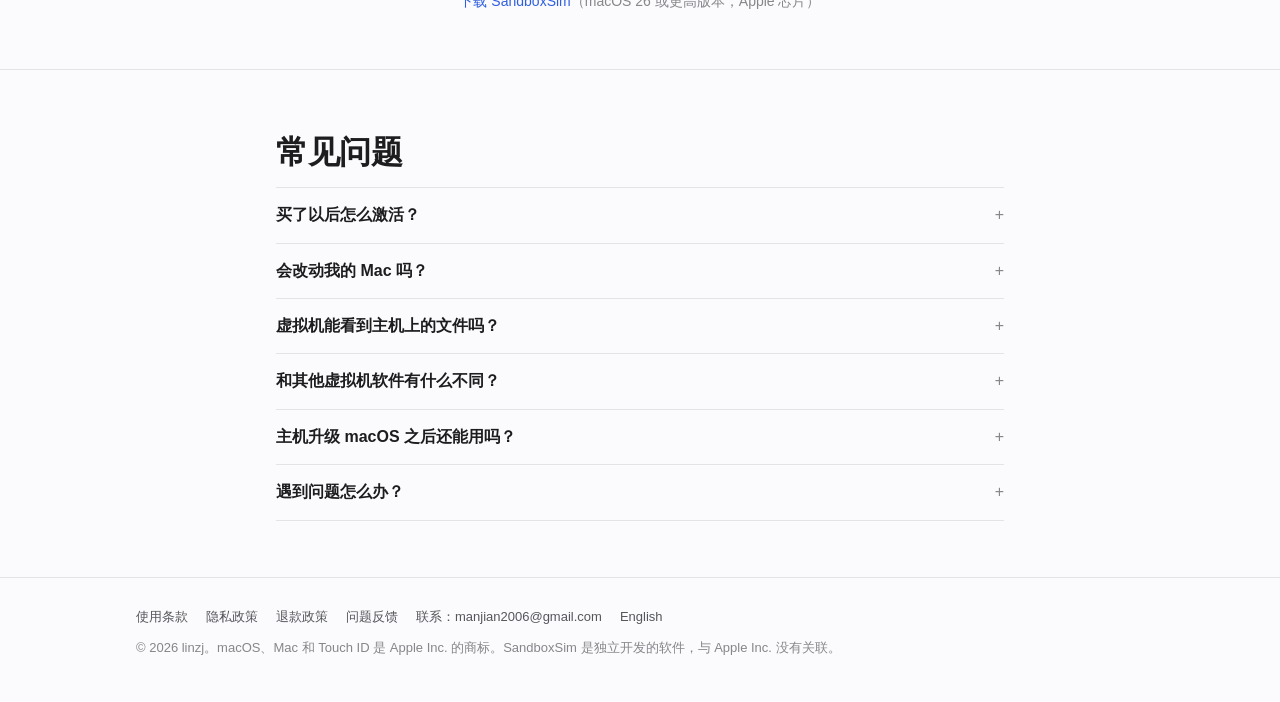
==== commit ecfa6d5c: "Show the 0.14 demo on the home pages: a new machine reaches Setup Assistant in 21 s" ====
--- a/index.html
+++ b/index.html
@@ -33,6 +33,10 @@
     <a class="btn primary" href="https://github.com/linzj/sandboxsim-site/releases/latest/download/SandboxSim.dmg">下载，免费试用</a>
     <a class="btn ghost" href="#pricing">价格与购买</a>
   </div>
+  <figure class="demo">
+    <video src="demo.mp4" poster="demo-poster.jpg" width="1280" height="760" autoplay muted loop playsinline preload="metadata" aria-label="新建一台虚拟机，从窗口打开到设置助理出现的实录"></video>
+    <figcaption>实录，未加速：新建一台虚拟机，21 秒到设置助理。</figcaption>
+  </figure>
 </section>
 
 <section class="block" id="features">
@@ -140,5 +144,10 @@
     <p>© 2026 linzj。macOS、Mac 和 Touch ID 是 Apple Inc. 的商标。SandboxSim 是独立开发的软件，与 Apple Inc. 没有关联。</p>
   </div>
 </footer>
+<script>
+if (matchMedia("(prefers-reduced-motion: reduce)").matches) {
+  for (const v of document.querySelectorAll(".demo video")) { v.removeAttribute("autoplay"); v.pause(); v.controls = true; }
+}
+</script>
 </body>
 </html>
--- a/style.css
+++ b/style.css
@@ -59,6 +59,9 @@
 .btn.primary { background: var(--brand); color: var(--brand-ink); }
 .btn.ghost { border-color: var(--rule); color: var(--ink); background: var(--surface); }
 .btn[aria-disabled="true"] { opacity: 0.55; cursor: default; }
+.demo { max-width: 880px; margin: 44px auto 0; }
+.demo video { display: block; width: 100%; height: auto; border-radius: 14px; border: 1px solid var(--rule); background: #000; box-shadow: 0 18px 50px rgba(0, 0, 0, 0.18); }
+.demo figcaption { margin-top: 12px; font-size: 14px; color: var(--ink-3); }
 
 /* Sections */
 section.block { padding: 56px 0; border-top: 1px solid var(--rule); }
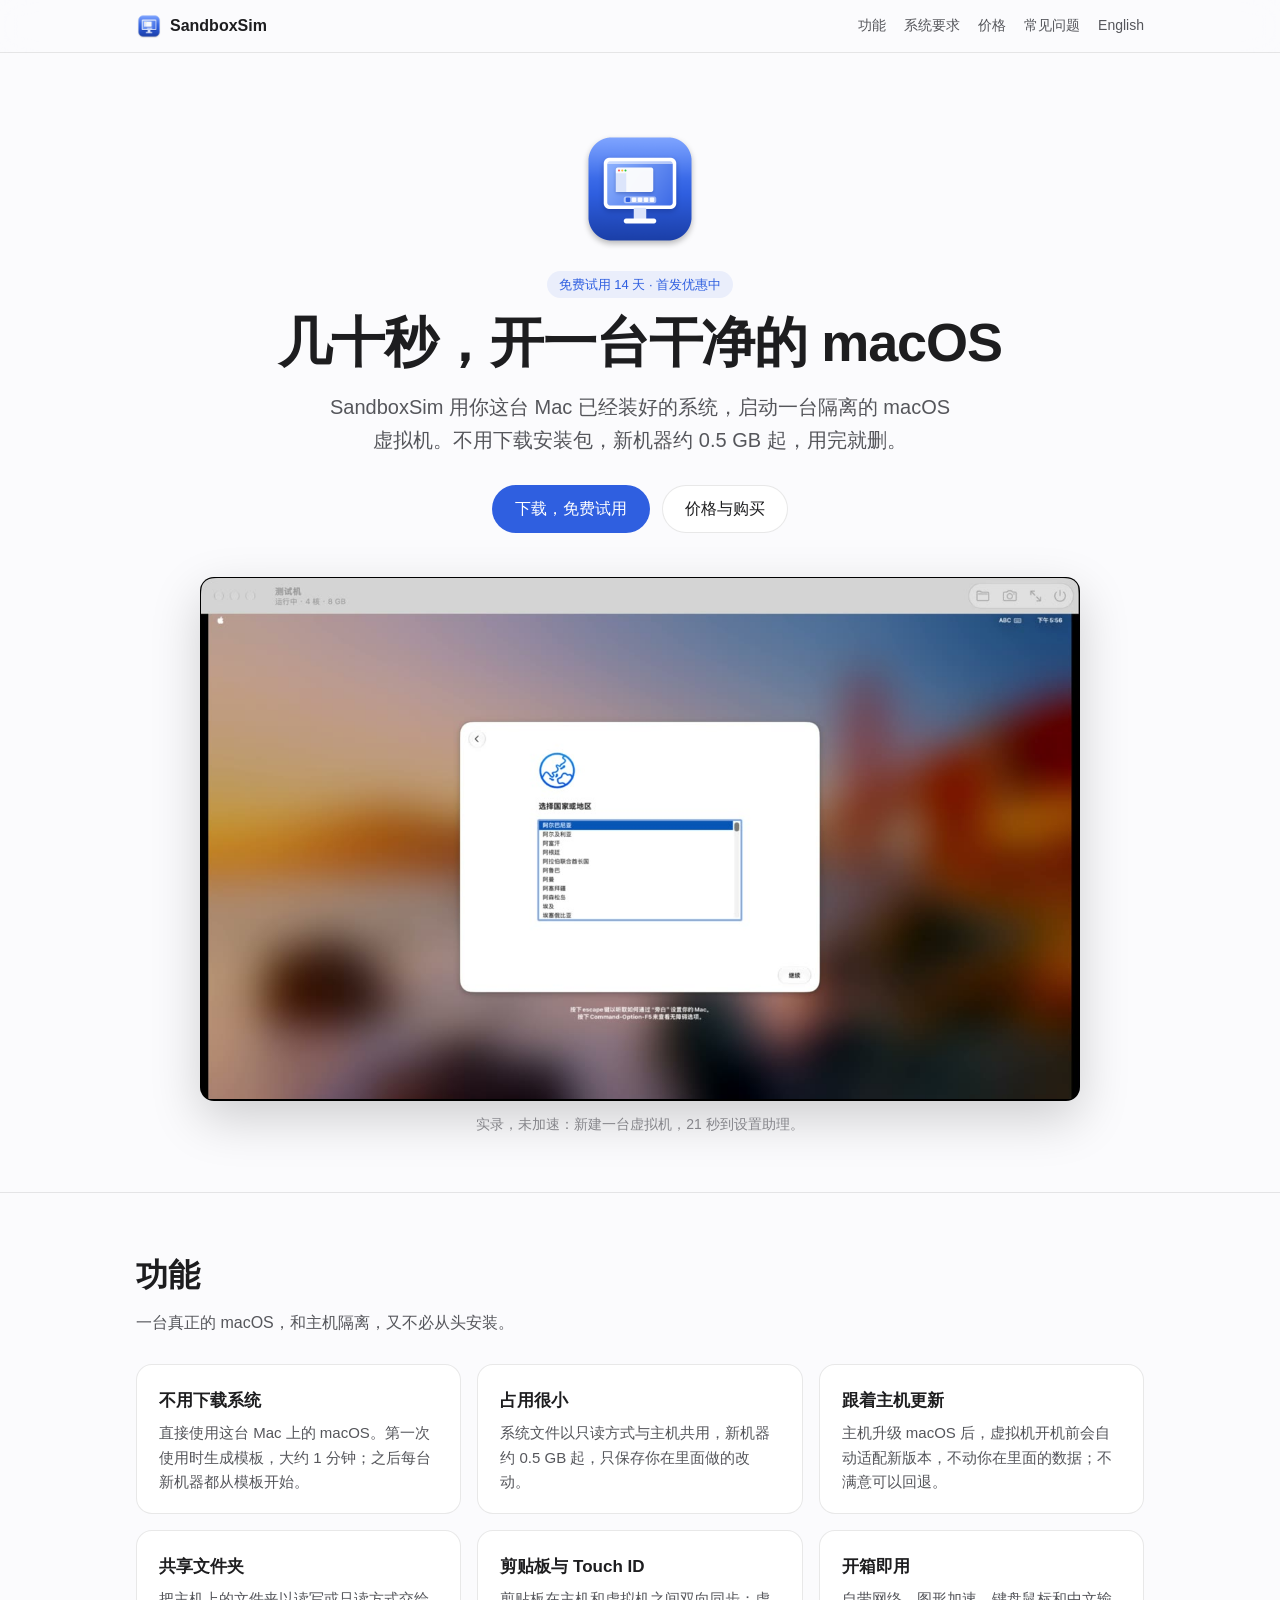
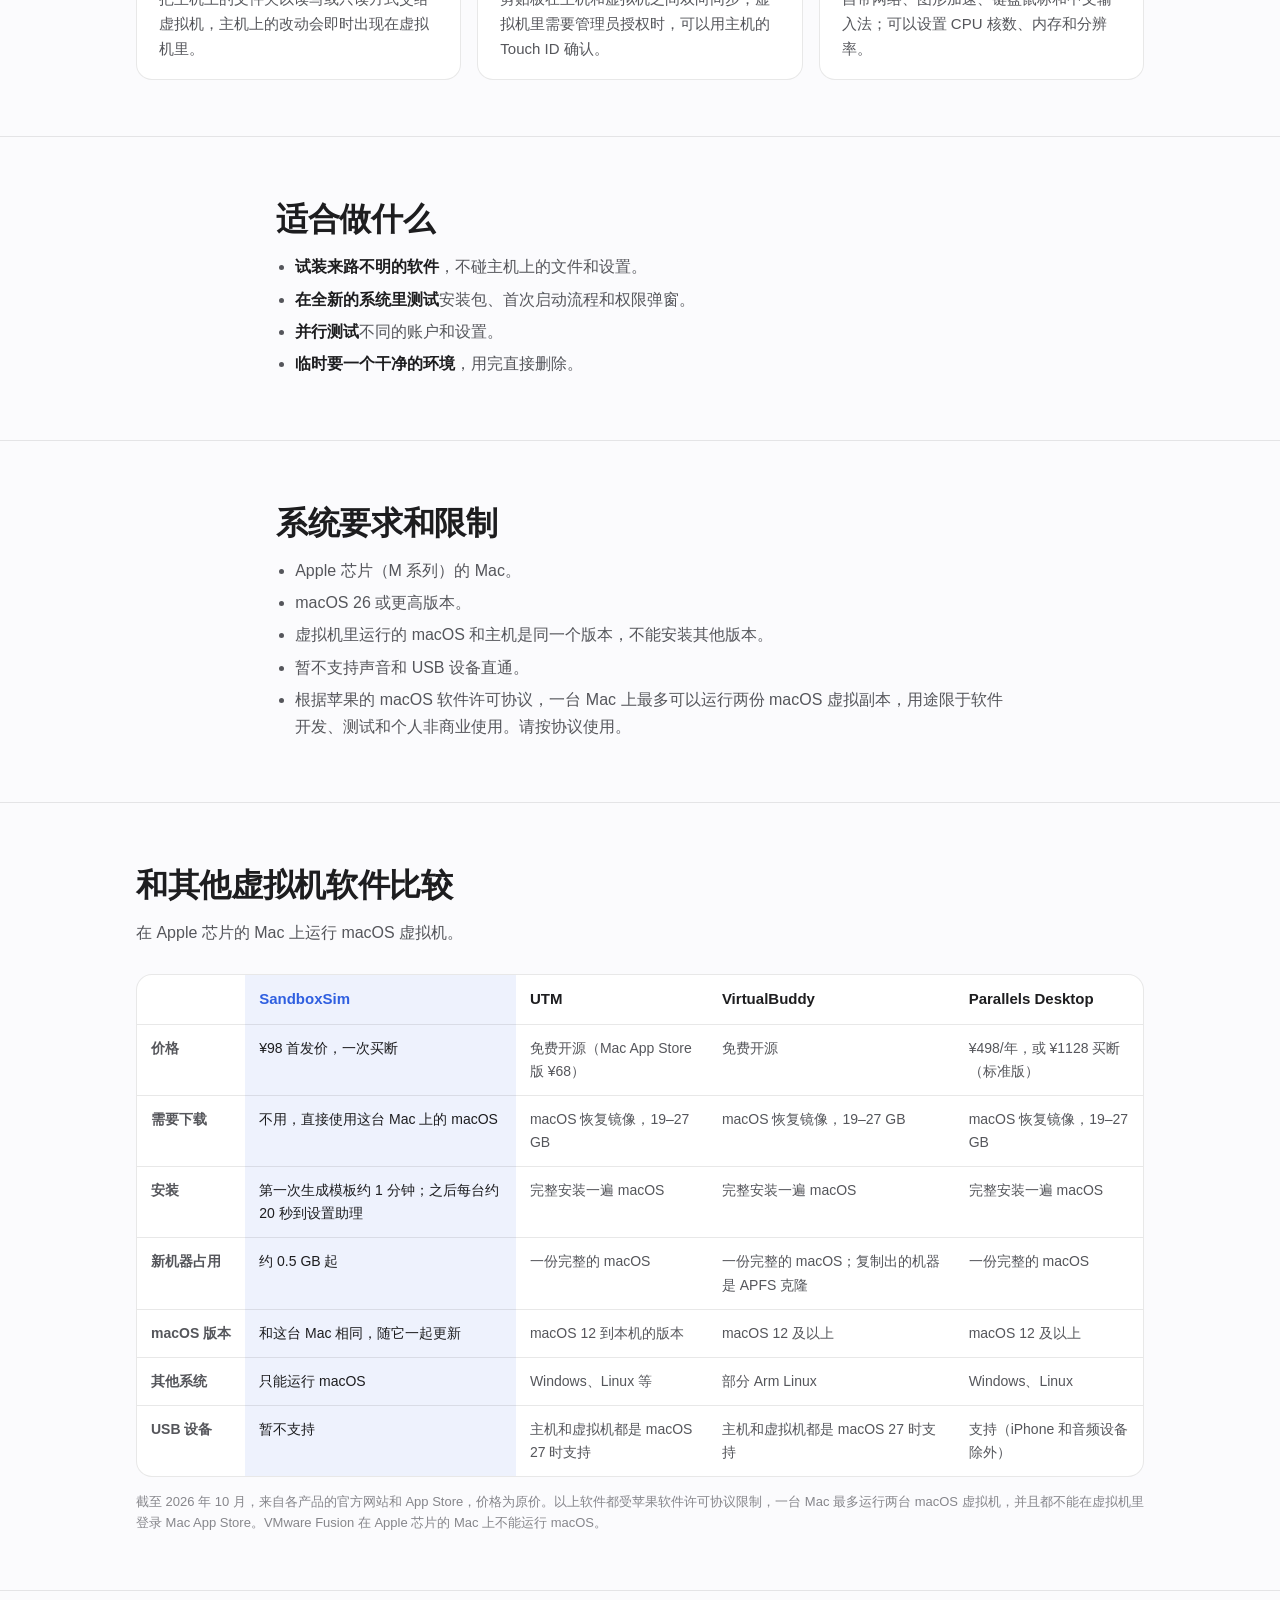
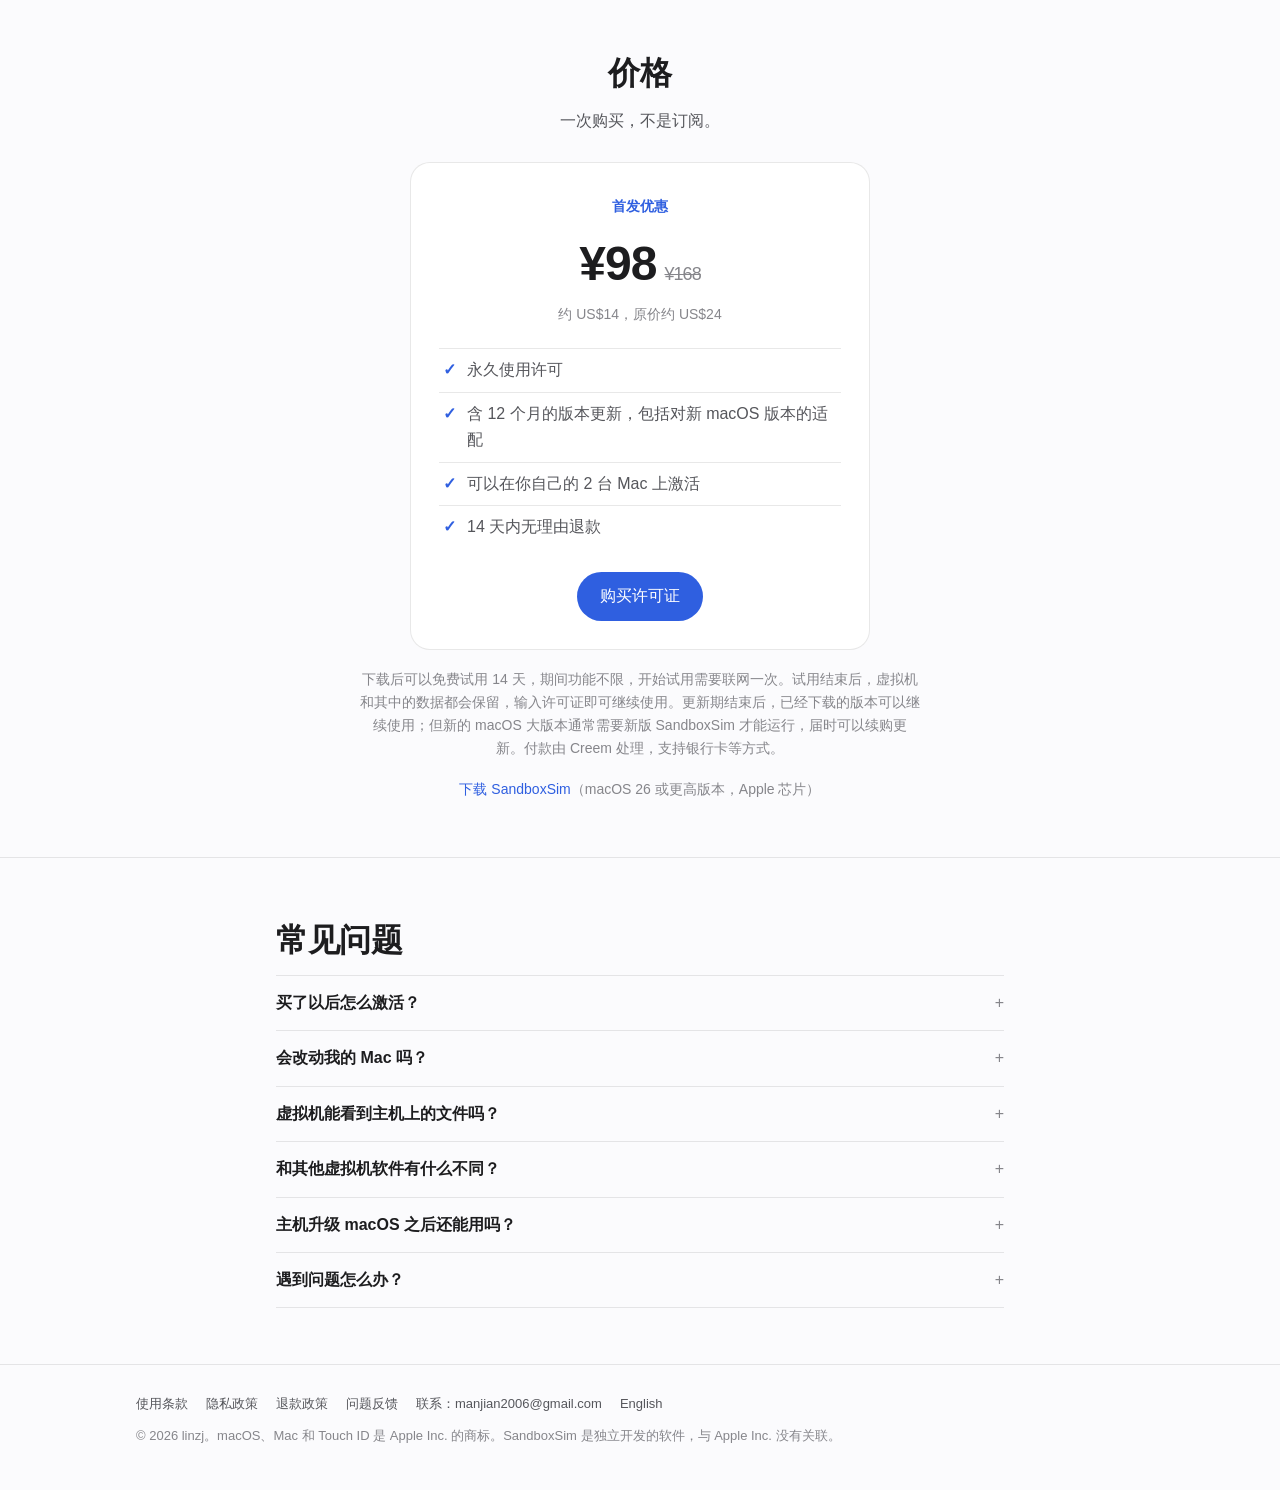
==== commit 94f4f7cc: "Compare SandboxSim with UTM, VirtualBuddy and Parallels on both home pages" ====
--- a/index.html
+++ b/index.html
@@ -79,6 +79,30 @@
   </div>
 </section>
 
+<section class="block" id="compare">
+  <div class="wrap">
+    <h2>和其他虚拟机软件比较</h2>
+    <p class="sub">在 Apple 芯片的 Mac 上运行 macOS 虚拟机。</p>
+    <div class="compare">
+      <table>
+        <thead>
+          <tr><th></th><th class="us">SandboxSim</th><th>UTM</th><th>VirtualBuddy</th><th>Parallels Desktop</th></tr>
+        </thead>
+        <tbody>
+          <tr><th>价格</th><td class="us">¥98 首发价，一次买断</td><td>免费开源（Mac App Store 版 ¥68）</td><td>免费开源</td><td>¥498/年，或 ¥1128 买断（标准版）</td></tr>
+          <tr><th>需要下载</th><td class="us">不用，直接使用这台 Mac 上的 macOS</td><td>macOS 恢复镜像，19–27 GB</td><td>macOS 恢复镜像，19–27 GB</td><td>macOS 恢复镜像，19–27 GB</td></tr>
+          <tr><th>安装</th><td class="us">第一次生成模板约 1 分钟；之后每台约 20 秒到设置助理</td><td>完整安装一遍 macOS</td><td>完整安装一遍 macOS</td><td>完整安装一遍 macOS</td></tr>
+          <tr><th>新机器占用</th><td class="us">约 0.5 GB 起</td><td>一份完整的 macOS</td><td>一份完整的 macOS；复制出的机器是 APFS 克隆</td><td>一份完整的 macOS</td></tr>
+          <tr><th>macOS 版本</th><td class="us">和这台 Mac 相同，随它一起更新</td><td>macOS 12 到本机的版本</td><td>macOS 12 及以上</td><td>macOS 12 及以上</td></tr>
+          <tr><th>其他系统</th><td class="us">只能运行 macOS</td><td>Windows、Linux 等</td><td>部分 Arm Linux</td><td>Windows、Linux</td></tr>
+          <tr><th>USB 设备</th><td class="us">暂不支持</td><td>主机和虚拟机都是 macOS 27 时支持</td><td>主机和虚拟机都是 macOS 27 时支持</td><td>支持（iPhone 和音频设备除外）</td></tr>
+        </tbody>
+      </table>
+    </div>
+    <p class="note">截至 2026 年 10 月，来自各产品的官方网站和 App Store，价格为原价。以上软件都受苹果软件许可协议限制，一台 Mac 最多运行两台 macOS 虚拟机，并且都不能在虚拟机里登录 Mac App Store。VMware Fusion 在 Apple 芯片的 Mac 上不能运行 macOS。</p>
+  </div>
+</section>
+
 <section class="block" id="pricing">
   <div class="wrap">
     <h2 style="text-align:center">价格</h2>
--- a/style.css
+++ b/style.css
@@ -75,6 +75,17 @@
 .list li { margin: 6px 0; }
 .list strong { color: var(--ink); font-weight: 600; }
 
+/* Comparison */
+.compare { overflow-x: auto; border: 1px solid var(--rule); border-radius: 16px; background: var(--surface); }
+.compare table { width: 100%; min-width: 720px; border-collapse: collapse; font-size: 14px; }
+.compare th, .compare td { padding: 12px 14px; text-align: left; vertical-align: top; border-top: 1px solid var(--rule); }
+.compare thead th { border-top: 0; font-size: 15px; }
+.compare tbody th { color: var(--ink-2); font-weight: 600; white-space: nowrap; }
+.compare td { color: var(--ink-2); }
+.compare .us { background: var(--tint); color: var(--ink); }
+.compare thead .us { color: var(--brand); }
+.note { margin: 14px 0 0; font-size: 13px; color: var(--ink-3); }
+
 /* Pricing */
 .price { max-width: 460px; margin: 0 auto; text-align: center; background: var(--surface); border: 1px solid var(--rule); border-radius: 20px; padding: 32px 28px 28px; }
 .price .tag { color: var(--brand); font-weight: 600; font-size: 14px; }
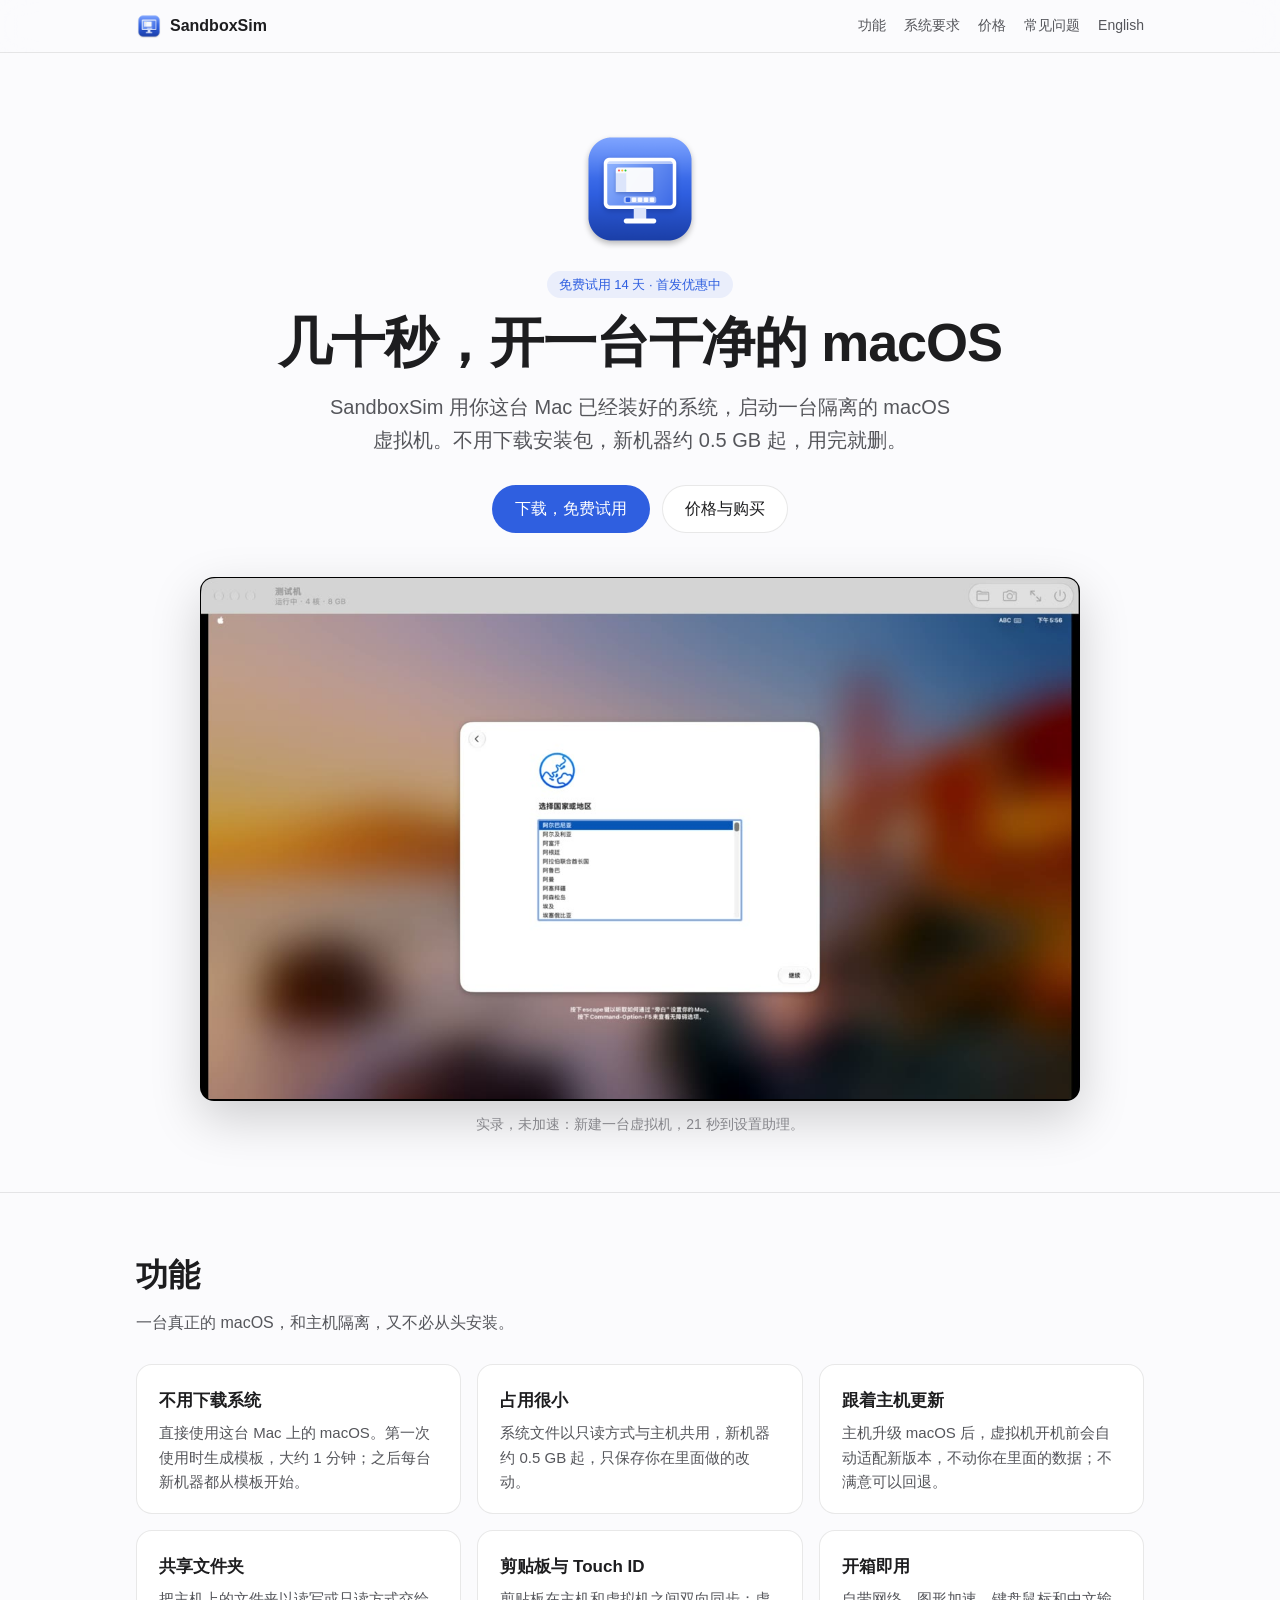
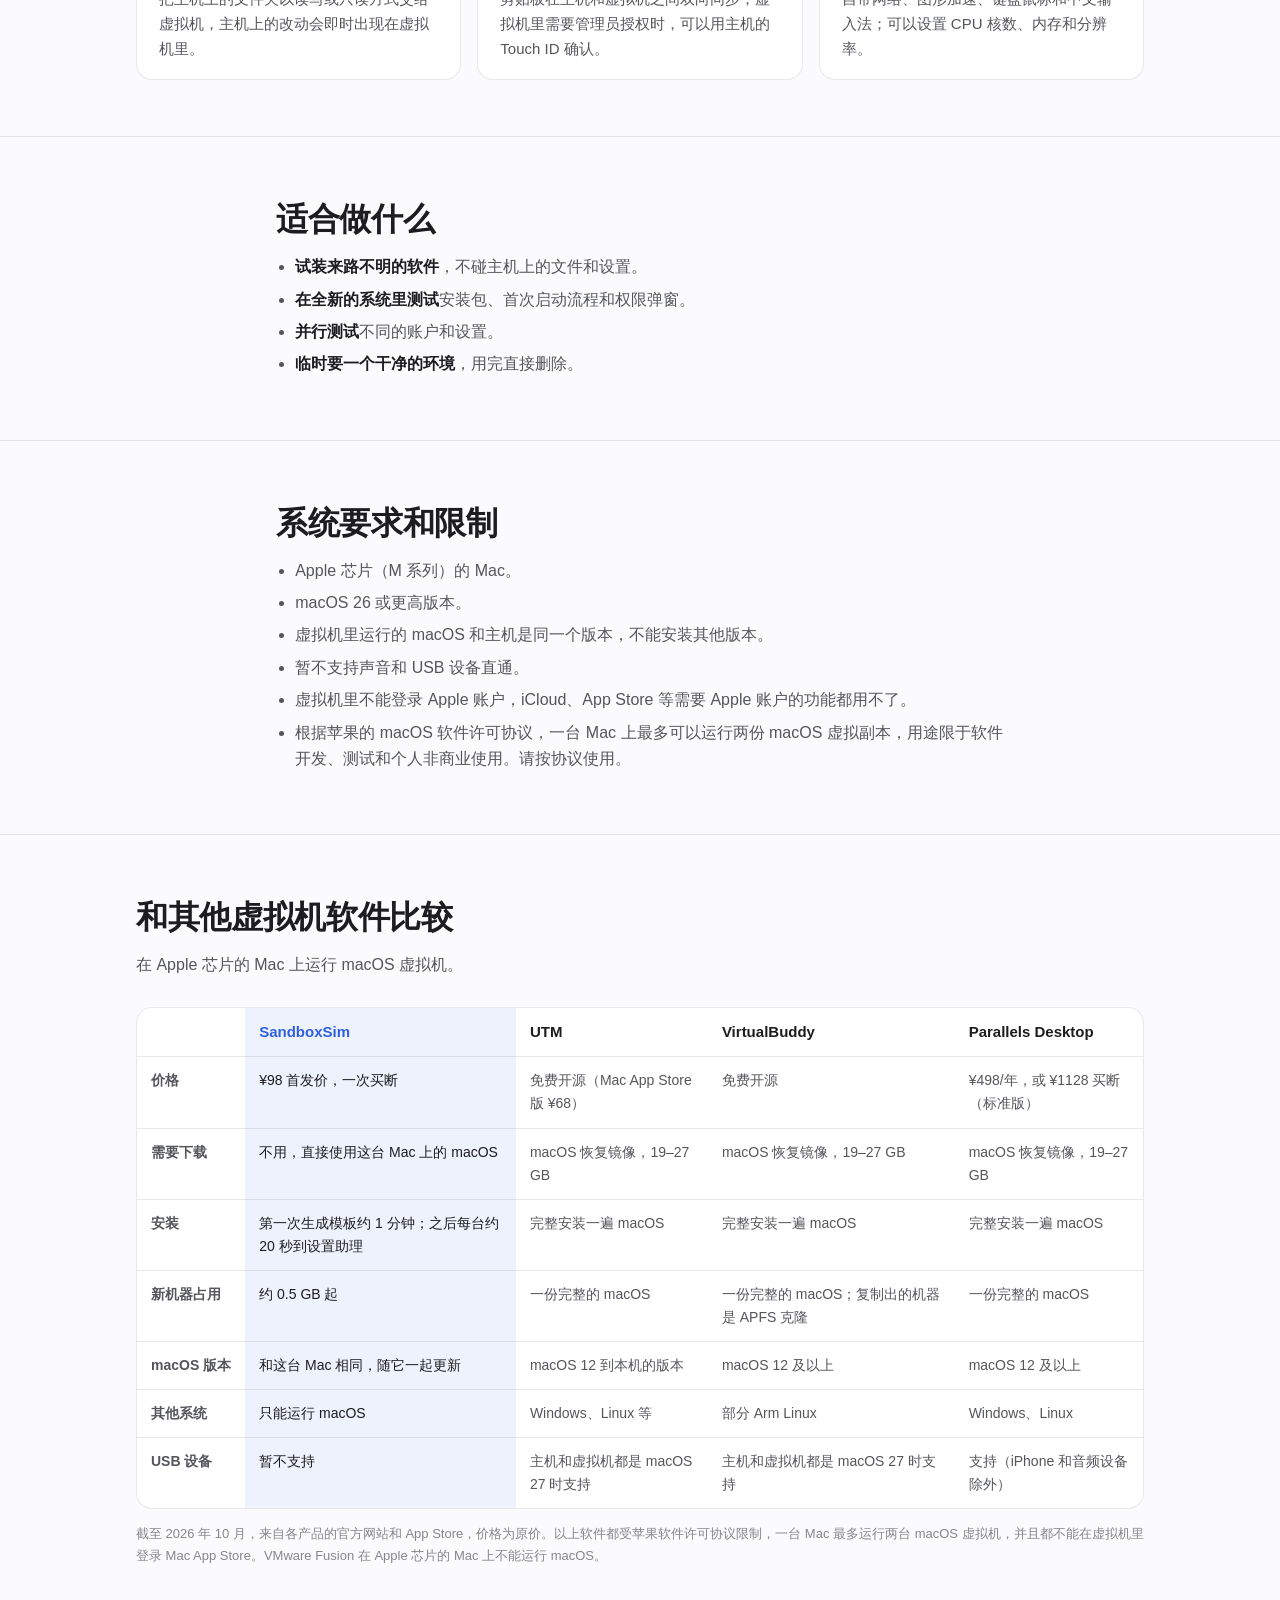
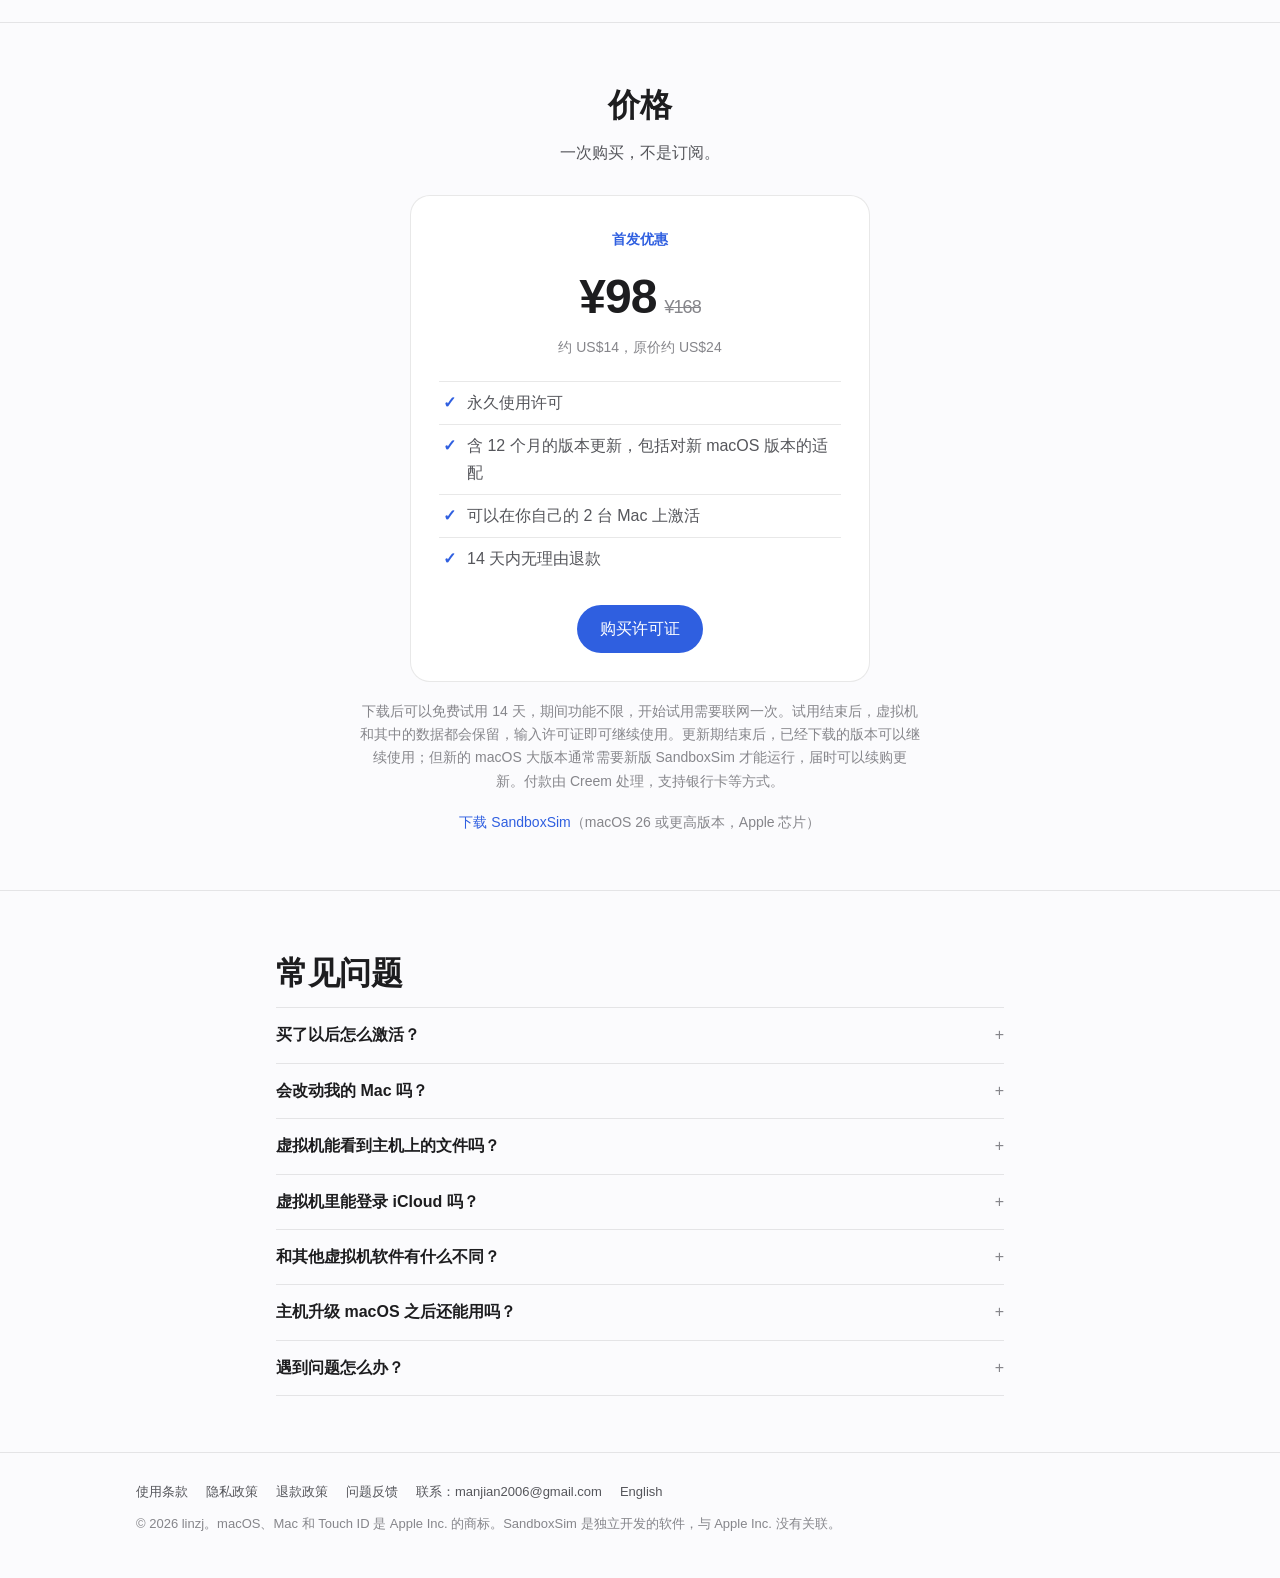
==== commit bd6ed45e: "Say that a machine cannot sign in to iCloud or an Apple Account" ====
--- a/index.html
+++ b/index.html
@@ -74,6 +74,7 @@
       <li>macOS 26 或更高版本。</li>
       <li>虚拟机里运行的 macOS 和主机是同一个版本，不能安装其他版本。</li>
       <li>暂不支持声音和 USB 设备直通。</li>
+      <li>虚拟机里不能登录 Apple 账户，iCloud、App Store 等需要 Apple 账户的功能都用不了。</li>
       <li>根据苹果的 macOS 软件许可协议，一台 Mac 上最多可以运行两份 macOS 虚拟副本，用途限于软件开发、测试和个人非商业使用。请按协议使用。</li>
     </ul>
   </div>
@@ -140,6 +141,10 @@
       <p>看不到，除非你在虚拟机的设置里共享了某个文件夹。共享时可以选择只读。</p>
     </details>
     <details>
+      <summary>虚拟机里能登录 iCloud 吗？</summary>
+      <p>不能。在虚拟机里登录 Apple 账户（iCloud、App Store 等）会提示“验证失败，发生未知错误”。登录时苹果要核验设备身份，而这项身份只提供给苹果自己的虚拟化框架；SandboxSim 用的是自己的虚拟机引擎，拿不到。需要在主机和虚拟机之间传文件时，可以用共享文件夹。</p>
+    </details>
+    <details>
       <summary>和其他虚拟机软件有什么不同？</summary>
       <p>通常的 macOS 虚拟机要先下载十几 GB 的安装包，再安装一份完整的系统，每台占几十 GB。SandboxSim 直接复用主机的系统，几十秒开出一台，占用很小，适合频繁新建和丢弃。代价是只能运行和主机相同版本的 macOS。</p>
     </details>
